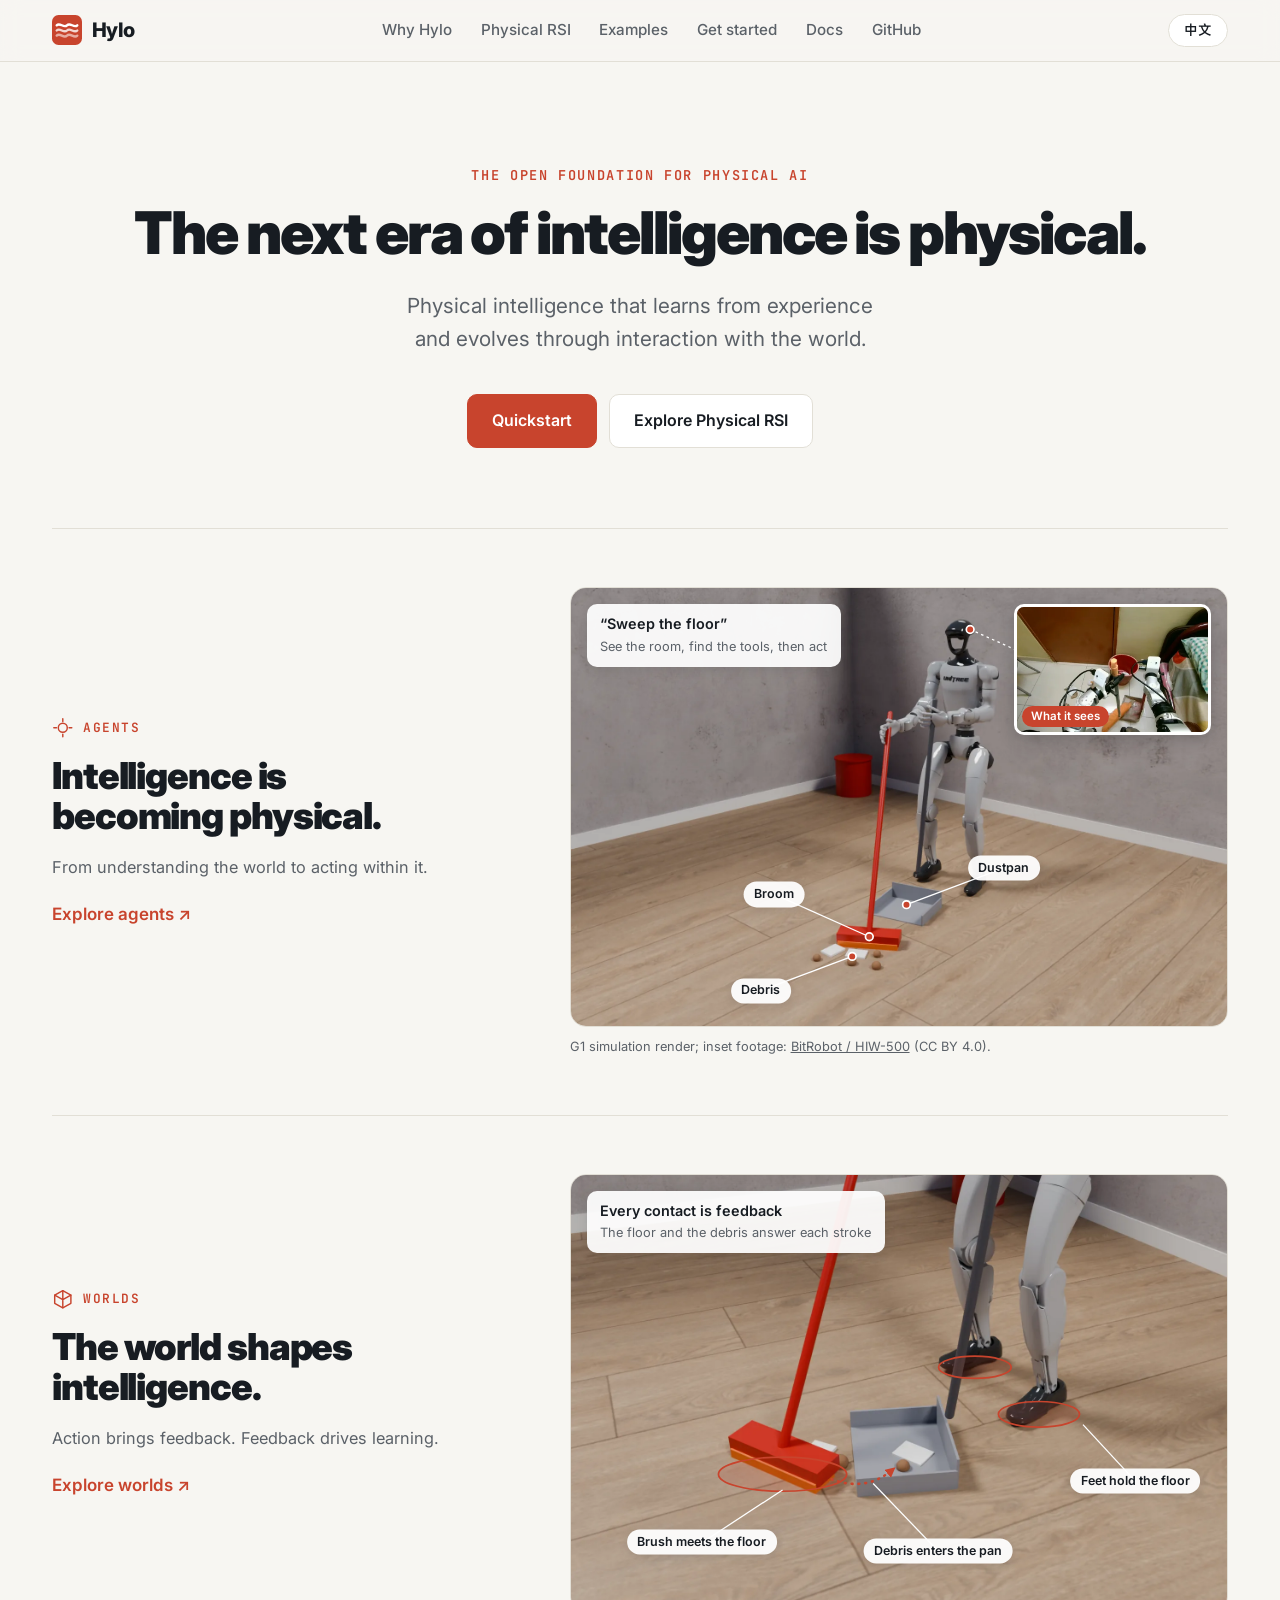
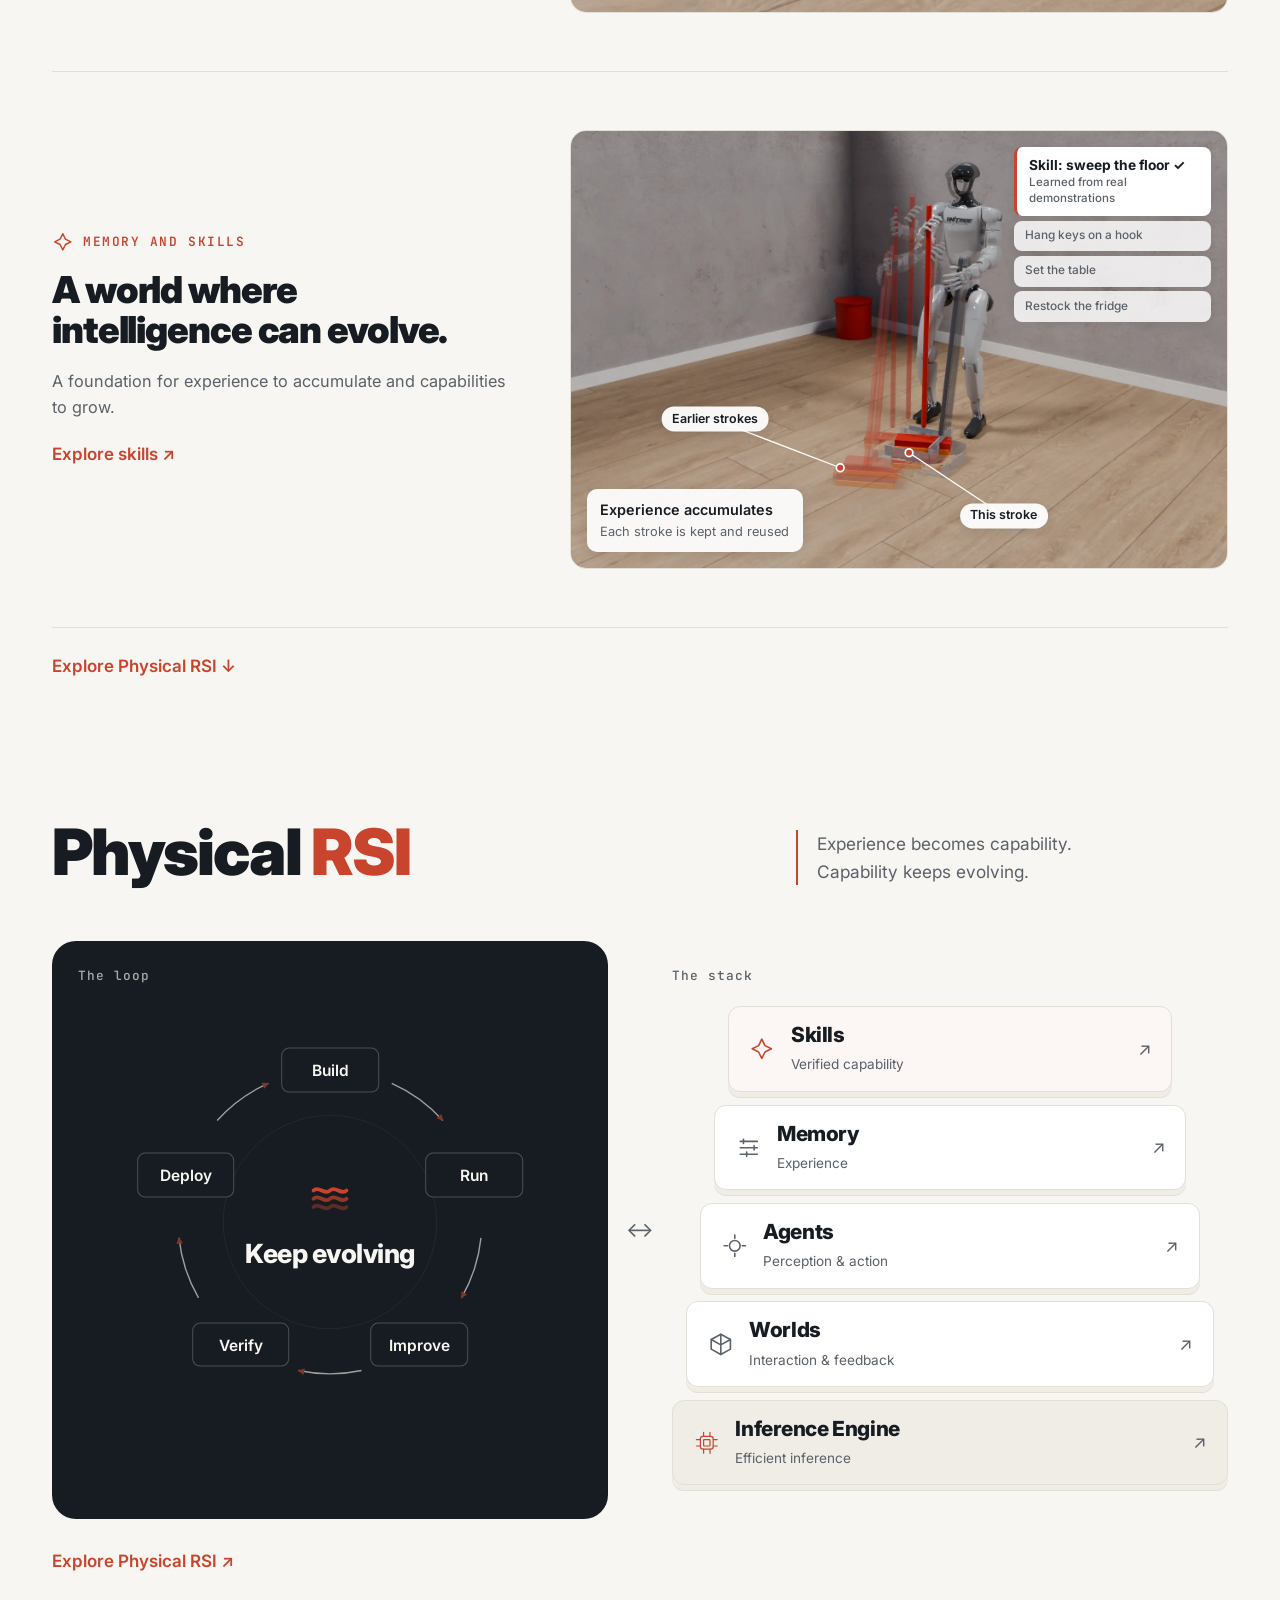
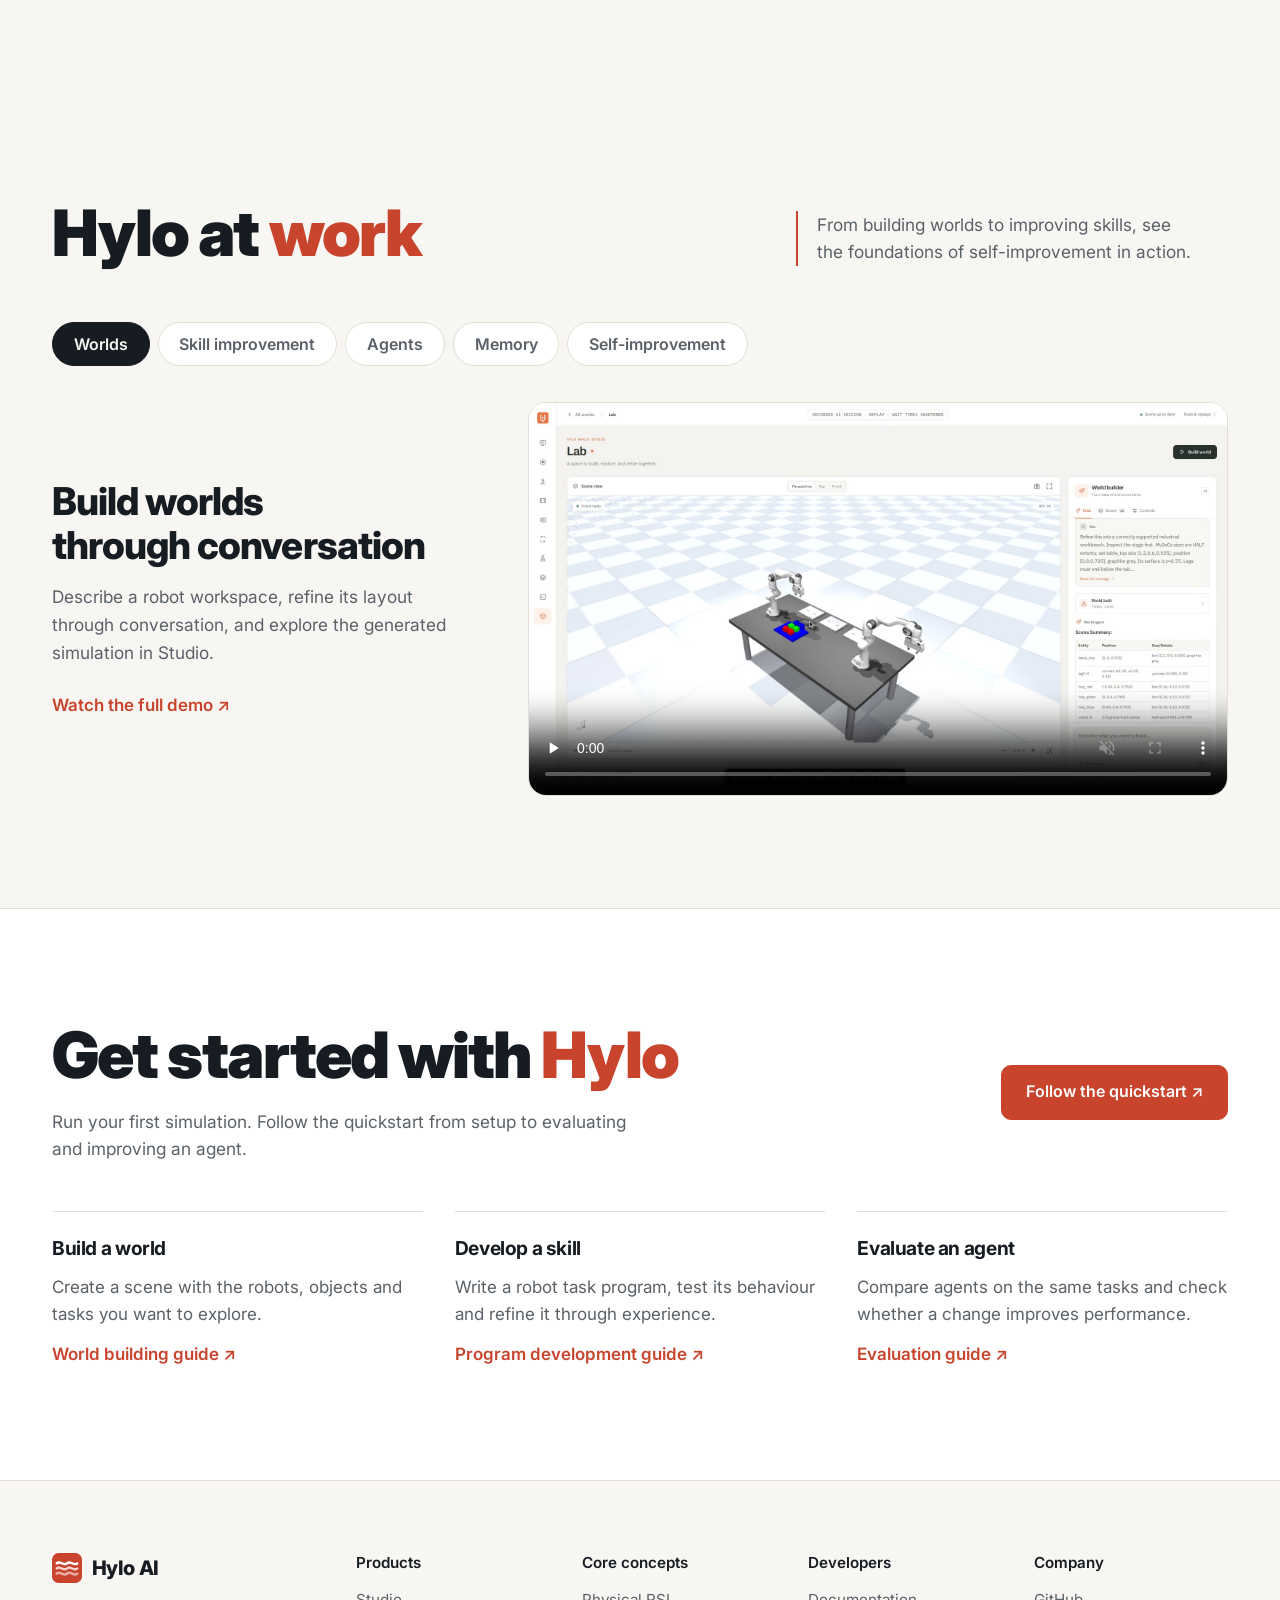
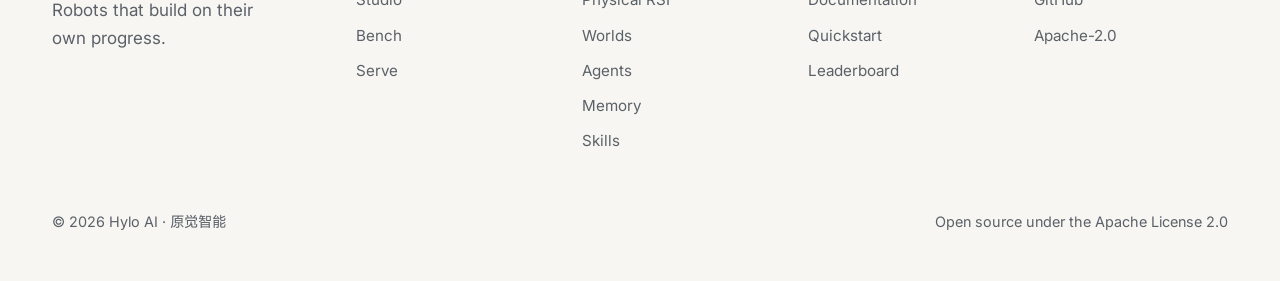
==== index.html @ 0c5fb45d "Give the homepage a clear quickstart entry point" ====
<!doctype html>
<html lang="en">
<head>
<meta charset="utf-8">
<meta name="viewport" content="width=device-width, initial-scale=1, viewport-fit=cover">
<title>Hylo AI</title>
<meta name="description" content="Physical intelligence that learns from experience and evolves through interaction with the world.">
<meta property="og:title" content="Hylo AI: the open foundation for physical AI">
<meta property="og:description" content="Physical intelligence that learns from experience and evolves through interaction with the world.">
<meta property="og:image" content="https://hyloai.github.io/assets/frame-6.jpg">
<link rel="icon" href="assets/logo.svg" type="image/svg+xml">
<link rel="preconnect" href="https://fonts.googleapis.com">
<link rel="preconnect" href="https://fonts.gstatic.com" crossorigin>
<link rel="stylesheet" href="https://fonts.googleapis.com/css2?family=Inter:wght@400;500;600;700;800;900&family=JetBrains+Mono:wght@400;500&display=swap">
<style>
/* Chinese: MiSans, self-hosted and subset to this page's characters (tools/subset_fonts.py) */
@font-face { font-family: "MiSans"; src: url("assets/fonts/misans-400.woff2") format("woff2"); font-weight: 400; font-display: swap; }
@font-face { font-family: "MiSans"; src: url("assets/fonts/misans-500.woff2") format("woff2"); font-weight: 500; font-display: swap; }
@font-face { font-family: "MiSans"; src: url("assets/fonts/misans-600.woff2") format("woff2"); font-weight: 600; font-display: swap; }
@font-face { font-family: "MiSans"; src: url("assets/fonts/misans-700.woff2") format("woff2"); font-weight: 700; font-display: swap; }
@font-face { font-family: "MiSans"; src: url("assets/fonts/misans-900.woff2") format("woff2"); font-weight: 800 900; font-display: swap; }
/* The page introduces the claim, the Physical RSI loop, five core concepts, recorded results, then a way in. Warm white, graphite, one cinnabar accent; few words per block. */
:root {
  --bg: #f7f6f2;
  --surface: #ffffff;
  --sunk: #efede6;
  --ink: #171c22;
  --muted: #5b6168;
  --line: #e2dfd6;
  --accent: #c8442d;
  --accent-ink: #ffffff;
  --kernel: #171c22;
  --kernel-ink: #f7f6f2;
  --figure: #ffffff;
  --font: "Inter", "MiSans", "PingFang SC", "Microsoft YaHei", "Helvetica Neue", Arial, sans-serif;
  --mono: "JetBrains Mono", "MiSans", ui-monospace, Menlo, Consolas, monospace;
  --wrap: 76rem;
}
@media (prefers-color-scheme: dark) {
  :root:not([data-theme="light"]) {
    --bg: #121416; --surface: #1a1d21; --sunk: #24282d; --ink: #eceae4; --muted: #a2a6ab; --line: #2b2f34;
    --accent: #e8664d; --accent-ink: #121416; --kernel: #eceae4; --kernel-ink: #121416;
    --figure: #f7f6f2; color-scheme: dark;
  }
}
:root[data-theme="dark"] {
  --bg: #121416; --surface: #1a1d21; --sunk: #24282d; --ink: #eceae4; --muted: #a2a6ab; --line: #2b2f34;
  --accent: #e8664d; --accent-ink: #121416; --kernel: #eceae4; --kernel-ink: #121416;
  --figure: #f7f6f2; color-scheme: dark;
}
* { box-sizing: border-box; }
html { scroll-behavior: smooth; -webkit-text-size-adjust: 100%; }
body { margin: 0; background: var(--bg); color: var(--ink); font: 400 17px/1.6 var(--font); }
html[lang="zh-CN"] body { line-height: 1.8; }
a { color: inherit; }
:focus-visible { outline: 2px solid var(--accent); outline-offset: 3px; border-radius: 3px; }
img { max-width: 100%; height: auto; display: block; }
/* keep a lone word or character off the last line of every paragraph */
p { text-wrap: pretty; }
/* short blocks: even lines, which also catches a lone Chinese character that pretty leaves behind */
.head p { text-wrap: balance; }
[hidden] { display: none !important; }
.wrap { max-width: var(--wrap); margin: 0 auto; padding-left: max(20px, env(safe-area-inset-left, 0px));
  padding-right: max(20px, env(safe-area-inset-right, 0px)); }
em { font-style: normal; color: var(--accent); }

/* navigation */
header.top { position: sticky; top: 0; z-index: 10; background: color-mix(in srgb, var(--bg) 90%, transparent);
  backdrop-filter: blur(10px); border-bottom: 1px solid var(--line); }
.top .wrap { display: flex; align-items: center; gap: 2rem; padding-block: .9rem; }
.brand { display: inline-flex; align-items: center; gap: .6rem; text-decoration: none; font: 800 1.25rem/1 var(--font);
  letter-spacing: -.02em; }
.brand img { width: 30px; height: 30px; }
nav.links { display: flex; gap: 1.8rem; margin: 0 auto; font-size: .95rem; font-weight: 500; }
nav.links a { color: var(--muted); text-decoration: none; }
nav.links a:hover { color: var(--ink); }
.lang { font: 600 .85rem var(--font); border: 1px solid var(--line); background: var(--surface); color: var(--ink);
  border-radius: 999px; padding: .38rem .95rem; cursor: pointer; }
.lang:hover { border-color: var(--accent); }
@media (max-width: 820px) { nav.links { display: none; } .lang { margin-left: auto; } }

/* buttons and links */
.btn { display: inline-flex; align-items: center; gap: .45rem; padding: .85rem 1.5rem; border-radius: 10px;
  font-weight: 600; font-size: 1rem; text-decoration: none; border: 1.5px solid var(--ink); }
.btn.primary { background: var(--accent); border-color: var(--accent); color: var(--accent-ink); }
.btn.primary:hover { filter: brightness(1.08); }
.btn.ghost { background: var(--surface); color: var(--ink); border-color: var(--line); }
.btn.ghost:hover { border-color: var(--ink); }
.more { color: var(--accent); font-weight: 600; text-decoration: none; white-space: nowrap; }
.more:hover { text-decoration: underline; text-underline-offset: 4px; }

/* hero */
.hero { padding-block: 6.5rem 5rem; text-align: center; }
h1 { font: 900 clamp(2.9rem, 7.2vw, 5.6rem)/1.02 var(--font); letter-spacing: -.035em; margin: 0 auto 1.6rem;
  max-width: 15ch; text-wrap: balance; }
html[lang="zh-CN"] h1 { letter-spacing: .01em; line-height: 1.18; max-width: none; font-size: clamp(2.2rem, 7.2vw, 5.6rem); }
.lede { font-size: clamp(1.1rem, 1.8vw, 1.3rem); color: var(--muted); max-width: 40rem; margin: 0 auto 2.4rem;
  text-wrap: balance; }
.cta { display: flex; flex-wrap: wrap; gap: .8rem; justify-content: center; }

.kicker { font: 600 .85rem var(--mono); letter-spacing: .12em; text-transform: uppercase; color: var(--accent);
  margin: 0 0 1.2rem; }

@media (max-width: 820px) { .hero { padding-block: 4rem 3.5rem; } }

/* hero headline */
.hero h1 { max-width: none; font-size: clamp(2.6rem, 6.4vw, 5.2rem); }
/* wide screens: the whole claim on one line */
@media (min-width: 1000px) {
  .hero h1, html[lang="zh-CN"] .hero h1 { font-size: clamp(2.6rem, 4.6vw, 3.8rem); white-space: nowrap; }
  .hero h1 br { display: none; }
}
html[lang="zh-CN"] .hero h1 { max-width: none; }

/* Why: each statement names the core concept it rests on (same icon as the stack below) and shows one recorded
   moment of the same Panda stacking task, from one camera: an agent acts, the world answers, a skill carries forward. */
#why { padding-top: 0; padding-bottom: 0; }
.thesis { border-top: 1px solid var(--line); display: grid; grid-template-columns: minmax(0, .85fr) minmax(0, 1.2fr);
  column-gap: clamp(2rem, 4vw, 3.5rem); align-items: center; padding-block: 3.6rem; }
.thesis .text { min-width: 0; max-width: 34rem; }
.concept { display: inline-flex; align-items: center; gap: .6rem; margin: 0 0 1.1rem; font: 600 .8rem var(--mono);
  letter-spacing: .12em; text-transform: uppercase; color: var(--accent); }
.concept svg { width: 1.35rem; height: 1.35rem; flex: none; }
.thesis h3 { margin: 0; font: 900 clamp(1.7rem, 2.9vw, 2.45rem)/1.08 var(--font); letter-spacing: -.03em; text-wrap: balance; }
html[lang="zh-CN"] .thesis h3 { letter-spacing: .01em; line-height: 1.3; font-size: clamp(1.45rem, 2.9vw, 2.45rem); }
.thesis .body p { margin: 1.1rem 0 1.3rem; color: var(--muted); font-size: 1.02rem; }
.thesis .shot { margin: 0; border: 0; background: transparent; border-radius: 0; overflow: visible; }
.thesis .frame { position: relative; border-radius: 16px; overflow: hidden; border: 1px solid var(--line); }
.thesis .frame img, .thesis .frame video { display: block; width: 100%; height: auto; aspect-ratio: 3 / 2; object-fit: cover; }
/* overlays: marks drawn in image pixels, labels placed in percent of the frame */
.marks { position: absolute; inset: 0; width: 100%; height: 100%; pointer-events: none; }
.marks .dot { fill: #c8442d; stroke: #fff; stroke-width: 4; }
.marks .lead { stroke: #fff; stroke-width: 3; }
.marks .dash { stroke-dasharray: 6 8; }
.marks .ring { fill: rgba(200, 68, 45, .14); stroke: #c8442d; stroke-width: 4; }
.marks .flow { fill: none; stroke: #c8442d; stroke-width: 6; stroke-linecap: round; stroke-dasharray: 2 14; }
.tag { position: absolute; left: var(--x); top: var(--y); transform: translate(-50%, -50%); padding: .28rem .65rem; border-radius: 999px;
  background: rgba(255, 255, 255, .94); color: #171c22; font: 600 .78rem/1.3 var(--font); white-space: nowrap;
  box-shadow: 0 2px 10px rgba(23, 28, 34, .12); }
.inset { position: absolute; right: 1rem; top: 1rem; width: 30%; margin: 0; }
.inset img { width: 100%; height: auto; border-radius: 10px; border: 3px solid #fff; box-shadow: 0 4px 16px rgba(23, 28, 34, .22); }
.inset span { position: absolute; left: .5rem; bottom: .5rem; padding: .2rem .55rem; border-radius: 999px; background: #c8442d; color: #fff;
  font: 600 .72rem/1.3 var(--font); }
.cards { position: absolute; right: 1rem; top: 1rem; width: 30%; display: grid; gap: .3rem; }
.card { margin: 0; padding: .45rem .7rem; border-radius: 8px; background: rgba(255, 255, 255, .82); color: #5b6168; font: 500 .74rem/1.35 var(--font);
  box-shadow: 0 2px 8px rgba(23, 28, 34, .08); }
.card.skill { background: #fff; color: #171c22; border-left: 3px solid #c8442d; padding: .6rem .75rem; }
.card.skill b { display: block; font-weight: 700; font-size: .86rem; }
.card.skill small { color: #5b6168; font-size: .72rem; }
@media (max-width: 720px) {
  .tag { font-size: .6rem; padding: .18rem .45rem; }
  .inset { right: .5rem; top: .5rem; width: 32%; } .inset span { font-size: .58rem; left: .3rem; bottom: .3rem; }
  .cards { right: .5rem; top: .5rem; width: 42%; gap: .2rem; } .card { font-size: .58rem; padding: .25rem .45rem; }
  .card.skill b { font-size: .64rem; } .card.skill small { display: none; }
}
/* the image is light in both themes, so the chip keeps fixed light colours */
.chip { position: absolute; left: 1rem; bottom: 1rem; max-width: calc(100% - 2rem); margin: 0; padding: .65rem .85rem;
  border-radius: 10px; background: rgba(255, 255, 255, .93); color: #171c22; box-shadow: 0 2px 12px rgba(23, 28, 34, .1);
  font: 600 .9rem/1.4 var(--font); }
.chip.top { top: 1rem; bottom: auto; }
.chip small { display: block; margin-top: .2rem; font: 400 .8rem/1.45 var(--font); color: #5b6168; }
.chip code { font: 500 .78rem var(--mono); color: #5b6168; }
.chip .verdict { display: inline-flex; align-items: center; gap: .45rem; }
.chip .verdict::before { content: ""; width: .55rem; height: .55rem; border-radius: 50%; background: var(--dot); }
.chip .fail { --dot: #b23030; }
.chip .pass { --dot: #228b54; }
.thesis figcaption { margin-top: .65rem; color: var(--muted); font-size: .8rem; }
.thesis-bridge { border-top: 1px solid var(--line); display: flex; align-items: center; justify-content: space-between;
  gap: 1.5rem; padding-block: 1.6rem; }
@media (max-width: 720px) { .thesis { grid-template-columns: minmax(0, 1fr); row-gap: 1.6rem; padding-block: 2.6rem; }
  .chip { left: .6rem; bottom: .6rem; max-width: calc(100% - 1.2rem); padding: .5rem .65rem; font-size: .8rem; }
  .chip.top { top: .6rem; bottom: auto; }
  .chip { max-width: 56%; } .chip small { display: none; }
  .thesis-bridge { align-items: flex-start; flex-direction: column; gap: .5rem; } }

/* section headings */
section { padding-block: 7rem; }
.head { display: grid; grid-template-columns: minmax(0, 1fr) minmax(0, 27rem); gap: 3rem; align-items: end; margin-bottom: 3.5rem; }
h2 { font: 900 clamp(2.3rem, 5vw, 4rem)/1.05 var(--font); letter-spacing: -.03em; margin: 0; text-wrap: balance; }
html[lang="zh-CN"] h2 { letter-spacing: .01em; line-height: 1.25; }
.head p { margin: 0; color: var(--muted); font-size: 1.08rem; border-left: 2px solid var(--accent); padding-left: 1.2rem; }
@media (max-width: 820px) { .head { grid-template-columns: minmax(0, 1fr); gap: 1.4rem; } section { padding-block: 4.5rem; } }

/* Physical RSI: a closed loop beside a layered capability stack. */
#loop, #stack { scroll-margin-top: 6rem; }
.rsi-system { display: grid; grid-template-columns: 1fr 1fr; gap: clamp(2rem, 5vw, 4.5rem); align-items: stretch; }
.orbit-panel { background: var(--kernel); color: var(--kernel-ink); border-radius: 24px; padding: 1.6rem; }
.diagram-label { margin: 0; font: 500 .8rem var(--mono); letter-spacing: .08em; }
.orbit-panel .diagram-label { opacity: .65; }
.orbit { position: relative; width: 100%; max-width: 460px; aspect-ratio: 1; margin: .5rem auto 0; }
.orbit-track { position: absolute; inset: 0; width: 100%; height: 100%; overflow: visible; }
.orbit-track .guide { fill: none; stroke: currentColor; opacity: .06; stroke-width: 1; }
.orbit-track .arc { fill: none; stroke: currentColor; opacity: .6; stroke-width: 1.5; }
.orbit-track marker path { fill: var(--accent); }
.orbit-center { position: absolute; inset: 34%; display: flex; flex-direction: column; align-items: center; justify-content: center; gap: .9rem; text-align: center; pointer-events: none; }
.orbit-center svg { width: 3rem; height: 3rem; color: var(--accent); }
.orbit-center strong { font: 800 clamp(1.15rem, 2.3vw, 1.65rem)/1.25 var(--font); white-space: nowrap; letter-spacing: -.02em; }
.orbit-steps { list-style: none; margin: 0; padding: 0; }
.orbit-steps li { position: absolute; left: var(--x); top: var(--y); transform: translate(-50%, -50%); }
.orbit-step { display: grid; place-items: center; min-height: 2.8rem; min-width: 6.1rem; padding: .5rem .7rem; border-radius: 8px;
  border: 1px solid color-mix(in srgb, var(--kernel-ink) 23%, transparent); background: var(--kernel); color: var(--kernel-ink);
  text-decoration: none; font: 600 .97rem var(--font); scroll-margin-top: 6rem; transition: color .18s, border-color .18s, background .18s; }
.orbit-step:hover, .orbit-step:focus-visible, .orbit-step:target { border-color: var(--accent); background: var(--accent); color: var(--accent-ink); }
.stack-panel { position: relative; display: flex; flex-direction: column; padding-block: 1.6rem; }
.stack-panel::before { content: "↔"; position: absolute; left: calc(clamp(2rem, 5vw, 4.5rem) / -2); top: 50%; transform: translate(-50%, -50%); color: var(--muted); font-size: 1.3rem; }
.stack-panel .diagram-label { color: var(--muted); }
.stack-layers { display: flex; flex-direction: column; align-items: center; gap: .8rem; margin: auto 0; padding-block: 1.4rem .5rem; }
.stack-layer { width: var(--width); min-height: 5rem; display: grid; grid-template-columns: 1.6rem minmax(0, 1fr) auto; column-gap: 1rem; align-items: center;
  padding: 1rem 1.3rem; border: 1px solid var(--line); border-radius: 12px; background: var(--surface); text-decoration: none;
  box-shadow: 0 5px 0 var(--sunk), 0 6px 0 var(--line); transition: transform .18s, border-color .18s; }
.stack-layer svg { width: 1.6rem; height: 1.6rem; color: var(--muted); }
.stack-layer .layer-name { font: 800 1.3rem/1.2 var(--font); letter-spacing: -.02em; }
.stack-layer .layer-role { display: block; color: var(--muted); font: 400 .85rem/1.5 var(--font); margin-top: .25rem; }
.stack-layer .layer-arrow { color: var(--muted); font-size: 1.1rem; }
.stack-layer:first-child { background: color-mix(in srgb, var(--accent) 5%, var(--surface)); }
.stack-layer:first-child svg { color: var(--accent); }
.stack-layer.engine-layer { background: var(--sunk); }
.stack-layer.engine-layer svg { color: var(--accent); }
.stack-layer:hover, .stack-layer:focus-visible { border-color: var(--accent); transform: translateY(-3px); }
.stack-layer:hover .layer-name, .stack-layer:focus-visible .layer-name { color: var(--accent); }
.rsi-more { margin: 1.8rem 0 0; }
@media (max-width: 820px) {
  .rsi-system { grid-template-columns: minmax(0, 1fr); gap: 2.2rem; }
  .orbit-panel { padding: 1.4rem; }
  .orbit { max-width: 430px; }
  .stack-panel { padding: 0; max-width: 520px; width: 100%; margin-inline: auto; }
  .stack-panel::before { display: none; }
  .stack-layers { padding-block: 1.4rem .5rem; }
  .rsi-more { margin-top: 2rem; }
}
@media (max-width: 420px) {
  .orbit-panel { padding: 1rem; border-radius: 18px; }
  .orbit-step { min-width: 4.7rem; min-height: 2.4rem; padding: .4rem .5rem; font-size: .8rem; }
  .orbit-center { gap: .5rem; }
  .orbit-center svg { width: 2.2rem; height: 2.2rem; }
  .orbit-center strong { font-size: 1rem; }
  .stack-layer { min-height: 4.6rem; padding: .9rem 1rem; column-gap: .8rem; }
  .stack-layer .layer-name { font-size: 1.15rem; }
}
.rsi-system:has(.stack-layer[data-stages~="build"]:is(:hover, :focus-visible)) #rsi-build { border-color: var(--accent); background: var(--accent); color: var(--accent-ink); }
.rsi-system:has(#rsi-build:is(:hover, :focus-visible, :target)) .stack-layer[data-stages~="build"] { border-color: var(--accent); }
.rsi-system:has(.stack-layer[data-stages~="run"]:is(:hover, :focus-visible)) #rsi-run { border-color: var(--accent); background: var(--accent); color: var(--accent-ink); }
.rsi-system:has(#rsi-run:is(:hover, :focus-visible, :target)) .stack-layer[data-stages~="run"] { border-color: var(--accent); }
.rsi-system:has(.stack-layer[data-stages~="improve"]:is(:hover, :focus-visible)) #rsi-improve { border-color: var(--accent); background: var(--accent); color: var(--accent-ink); }
.rsi-system:has(#rsi-improve:is(:hover, :focus-visible, :target)) .stack-layer[data-stages~="improve"] { border-color: var(--accent); }
.rsi-system:has(.stack-layer[data-stages~="verify"]:is(:hover, :focus-visible)) #rsi-verify { border-color: var(--accent); background: var(--accent); color: var(--accent-ink); }
.rsi-system:has(#rsi-verify:is(:hover, :focus-visible, :target)) .stack-layer[data-stages~="verify"] { border-color: var(--accent); }
.rsi-system:has(.stack-layer[data-stages~="deploy"]:is(:hover, :focus-visible)) #rsi-deploy { border-color: var(--accent); background: var(--accent); color: var(--accent-ink); }
.rsi-system:has(#rsi-deploy:is(:hover, :focus-visible, :target)) .stack-layer[data-stages~="deploy"] { border-color: var(--accent); }
@media (prefers-reduced-motion: reduce) { .orbit-step, .stack-layer { transition: none; } .stack-layer:hover, .stack-layer:focus-visible { transform: none; } }

/* examples */
.tabs { display: flex; flex-wrap: wrap; gap: .5rem; margin-bottom: 2.2rem; }
.tabs button { font: 600 1rem var(--font); padding: .7rem 1.3rem; border-radius: 999px; border: 1px solid var(--line);
  background: var(--surface); color: var(--muted); cursor: pointer; }
.tabs button[aria-selected="true"] { background: var(--ink); border-color: var(--ink); color: var(--bg); }
.panel { display: grid; grid-template-columns: minmax(0, .75fr) minmax(0, 1.25fr); gap: 3.5rem; align-items: center; }
.panel h3 { font: 800 clamp(1.7rem, 3vw, 2.4rem)/1.15 var(--font); letter-spacing: -.025em; margin: 0 0 1rem; text-wrap: balance; }
html[lang="zh-CN"] .panel h3 { letter-spacing: .01em; line-height: 1.35; }
.panel p { margin: 0 0 1.6rem; color: var(--muted); font-size: 1.08rem; }
.shot { border-radius: 18px; overflow: hidden; border: 1px solid var(--line); background: var(--figure); }
.shot.pad { padding: 1rem; }
.bars { background: var(--surface); border: 1px solid var(--line); border-radius: 18px; padding: 2rem; display: grid; gap: 1.5rem; }
.legend { display: flex; flex-wrap: wrap; gap: 1.4rem; font-size: .92rem; color: var(--muted); }
.legend i { display: inline-block; width: .8rem; height: .8rem; border-radius: 3px; margin-right: .45rem; vertical-align: -1px; }
.row h4 { margin: 0 0 .6rem; font: 600 1rem var(--font); }
.bar { display: grid; grid-template-columns: minmax(0, 1fr) 3.4rem; gap: .8rem; align-items: center; margin-bottom: .4rem; }
.bar div { height: 1.1rem; border-radius: 4px; background: var(--sunk); overflow: hidden; }
.bar div span { display: block; height: 100%; border-radius: 4px; }
.bar b { font: 600 .92rem var(--mono); text-align: right; }
.parent { background: color-mix(in srgb, var(--muted) 60%, transparent); }
.cand { background: var(--accent); }
.bars .note { margin: 0; font-weight: 600; display: flex; align-items: center; gap: .6rem; }
.bars .note::before { content: ""; width: .6rem; height: .6rem; border-radius: 50%; background: var(--accent); }
@media (max-width: 900px) { .panel { grid-template-columns: minmax(0, 1fr); gap: 2rem; } }

/* getting started */
#start { background: var(--surface); border-top: 1px solid var(--line); scroll-margin-top: 6rem; }
.start-intro { display: flex; align-items: center; justify-content: space-between; gap: 2rem; margin-bottom: 3rem; }
.start-intro p { color: var(--muted); max-width: 38rem; margin: 1.2rem 0 0; font-size: 1.08rem; }
.start-intro .btn { flex-shrink: 0; }
.paths { display: grid; grid-template-columns: repeat(3, minmax(0, 1fr)); gap: 2rem; }
.path { border-top: 1px solid var(--line); padding-top: 1.5rem; display: flex; flex-direction: column; gap: .8rem; }
.path h3 { font: 700 1.2rem/1.3 var(--font); letter-spacing: -.02em; margin: 0; }
html[lang="zh-CN"] .path h3 { letter-spacing: .01em; }
.path p { margin: 0; color: var(--muted); flex: 1; }
@media (max-width: 820px) {
  .start-intro { flex-direction: column; align-items: flex-start; }
  .paths { grid-template-columns: minmax(0, 1fr); }
}

/* footer */
footer { padding-block: 4.5rem 3rem; border-top: 1px solid var(--line); }
.foot { display: grid; grid-template-columns: minmax(0, 1.4fr) repeat(4, minmax(0, 1fr)); gap: 2rem; }
.foot .brand { margin-bottom: .9rem; }
.foot .claim { color: var(--muted); margin: 0; max-width: 18rem; }
.foot h4 { margin: 0 0 .9rem; font: 600 .95rem var(--font); }
.foot ul { list-style: none; margin: 0; padding: 0; display: grid; gap: .5rem; }
.foot ul a { color: var(--muted); text-decoration: none; font-size: .95rem; }
.foot ul a:hover { color: var(--accent); }
.legal { margin-top: 3.5rem; display: flex; flex-wrap: wrap; justify-content: space-between; gap: 1rem; color: var(--muted); font-size: .9rem; }
@media (max-width: 900px) { .foot { grid-template-columns: repeat(2, minmax(0, 1fr)); } .foot > div:first-child { grid-column: 1 / -1; } }
@media (prefers-reduced-motion: reduce) { html { scroll-behavior: auto; } }
</style>
</head>
<body>
<header class="top">
  <div class="wrap">
    <a class="brand" href="#"><img src="assets/logo.svg" alt="" width="30" height="30">Hylo</a>
    <nav class="links" aria-label="Sections">
      <a href="#why" data-i18n="nav.why">Why Hylo</a>
      <a href="#loop" data-i18n="nav.loop">Physical RSI</a>
      <a href="#work" data-i18n="nav.work">Examples</a>
      <a href="#start" data-i18n="nav.start">Get started</a>
      <a href="https://hyloai.github.io/hylo-docs/" data-i18n="nav.docs">Docs</a>
      <a href="https://github.com/HyloAI">GitHub</a>
    </nav>
    <button class="lang" id="lang" type="button" aria-label="切换到中文">中文</button>
  </div>
</header>
<main>
<div class="hero">
  <div class="wrap">
    <p class="kicker" data-i18n="hero.kicker">The open foundation for physical AI</p>
    <h1 data-i18n="hero.title">The next era of intelligence <br>is physical.</h1>
    <p class="lede" data-i18n="hero.lede">Physical intelligence that learns from experience and evolves through interaction with the world.</p>
    <div class="cta">
      <a class="btn primary" href="https://hyloai.github.io/hylo-docs/getting-started/quickstart/" data-i18n="hero.start">Quickstart</a>
      <a class="btn ghost" href="https://hyloai.github.io/hylo-docs/physical-rsi/" data-i18n="hero.stack">Explore Physical RSI</a>
    </div>
  </div>
</div>

<section id="why">
  <div class="wrap">
    <article class="thesis">
      <div class="text">
        <p class="concept"><svg viewBox="0 0 24 24" fill="none" stroke="currentColor" stroke-width="1.6" stroke-linecap="round" stroke-linejoin="round" aria-hidden="true"><circle cx="12" cy="12" r="5"/><path d="M12 2v3M12 19v3M2 12h3M19 12h3"/></svg><span data-i18n="w1.c">Agents</span></p>
        <h3 data-i18n="w1.t">Intelligence is becoming physical.</h3>
        <div class="body">
          <p data-i18n="w1.d">From understanding the world to acting within it.</p>
          <a class="more" href="https://hyloai.github.io/hylo-docs/user-guide/agents/" data-i18n="w1.more">Explore agents ↗</a>
        </div>
      </div>
      <figure class="shot">
        <div class="frame">
          <img src="assets/thesis-act.webp" data-i18n-alt="w1.alt" alt="A G1 humanoid sweeps a room; its broom, dustpan and the debris on the floor are labelled, and an inset shows the real robot's head camera." width="1536" height="1024" loading="lazy" decoding="async">
          <svg class="marks" viewBox="0 0 1536 1024" aria-hidden="true"><defs><marker id="a1" viewBox="0 0 10 10" refX="6" refY="5" markerWidth="4" markerHeight="4" orient="auto"><path d="M0 0L10 5L0 10Z" fill="#c8442d"/></marker></defs><line class="lead" x1="698" y1="816" x2="476" y2="717"/><circle class="dot" cx="698" cy="816" r="9"/><line class="lead" x1="785" y1="741" x2="1014" y2="655"/><circle class="dot" cx="785" cy="741" r="9"/><line class="lead" x1="658" y1="862" x2="445" y2="942"/><circle class="dot" cx="658" cy="862" r="9"/><line class="lead dash" x1="934" y1="97" x2="1037" y2="143"/><circle class="dot" cx="934" cy="97" r="9"/></svg>
          <span class="tag" style="--x:31%;--y:70%" data-i18n="w1.t1">Broom</span><span class="tag" style="--x:66%;--y:64%" data-i18n="w1.t2">Dustpan</span><span class="tag" style="--x:29%;--y:92%" data-i18n="w1.t3">Debris</span>
          <div class="inset"><img src="assets/thesis-act-headcam.webp" alt="" width="640" height="480" loading="lazy"><span data-i18n="w1.t4">What it sees</span></div>
          <p class="chip top"><span data-i18n="w1.chip">“Sweep the floor”</span><small data-i18n="w1.chips">See the room, find the tools, then act</small></p>
        </div>
        <figcaption data-i18n="w1.cap">G1 simulation render; inset footage: <a href="https://huggingface.co/datasets/BitRobot/HIW-500-LeRobot">BitRobot / HIW-500</a> (CC BY 4.0).</figcaption>
      </figure>
    </article>
    <article class="thesis">
      <div class="text">
        <p class="concept"><svg viewBox="0 0 24 24" fill="none" stroke="currentColor" stroke-width="1.6" stroke-linecap="round" stroke-linejoin="round" aria-hidden="true"><path d="M12 3l9 5v9l-9 5-9-5V8Z"/><path d="M3 8l9 5 9-5M12 13v9M12 3v10"/></svg><span data-i18n="w2.c">Worlds</span></p>
        <h3 data-i18n="w2.t">The world shapes intelligence.</h3>
        <div class="body">
          <p data-i18n="w2.d">Action brings feedback. Feedback drives learning.</p>
          <a class="more" href="https://hyloai.github.io/hylo-docs/user-guide/worlds/" data-i18n="w2.more">Explore worlds ↗</a>
        </div>
      </div>
      <figure class="shot">
        <div class="frame">
          <img src="assets/thesis-feedback.webp" data-i18n-alt="w2.alt" alt="Close-up: the robot's feet on the floor and its broom pushing debris into the dustpan, with the contacts and the debris path marked." width="1536" height="1024" loading="lazy" decoding="async">
          <svg class="marks" viewBox="0 0 1536 1024" aria-hidden="true"><defs><marker id="a2" viewBox="0 0 10 10" refX="6" refY="5" markerWidth="4" markerHeight="4" orient="auto"><path d="M0 0L10 5L0 10Z" fill="#c8442d"/></marker></defs><ellipse class="ring" cx="1095" cy="560" rx="95" ry="30"/><ellipse class="ring" cx="945" cy="450" rx="85" ry="26"/><ellipse class="ring" cx="495" cy="700" rx="150" ry="40"/><path class="flow" d="M610 712 Q690 742 752 690" marker-end="url(#a2)"/><line class="lead" x1="1198" y1="584" x2="1321" y2="717"/><line class="lead" x1="495" y1="737" x2="307" y2="860"/><line class="lead" x1="707" y1="722" x2="860" y2="881"/></svg>
          <span class="tag" style="--x:86%;--y:70%" data-i18n="w2.t1">Feet hold the floor</span><span class="tag" style="--x:20%;--y:84%" data-i18n="w2.t2">Brush meets the floor</span><span class="tag" style="--x:56%;--y:86%" data-i18n="w2.t3">Debris enters the pan</span>
          <p class="chip top"><span data-i18n="w2.chip">Every contact is feedback</span><small data-i18n="w2.chips">The floor and the debris answer each stroke</small></p>
        </div>
      </figure>
    </article>
    <article class="thesis">
      <div class="text">
        <p class="concept"><svg viewBox="0 0 24 24" fill="none" stroke="currentColor" stroke-width="1.6" stroke-linecap="round" stroke-linejoin="round" aria-hidden="true"><path d="M12 3l3 6 6 3-6 3-3 6-3-6-6-3 6-3Z"/></svg><span data-i18n="w3.c">Memory and skills</span></p>
        <h3 data-i18n="w3.t">A world where intelligence can evolve.</h3>
        <div class="body">
          <p data-i18n="w3.d">A foundation for experience to accumulate and capabilities to grow.</p>
          <a class="more" href="https://hyloai.github.io/hylo-docs/user-guide/skills/" data-i18n="w3.more">Explore skills ↗</a>
        </div>
      </div>
      <figure class="shot">
        <div class="frame">
          <img src="assets/thesis-evolve.webp" data-i18n-alt="w3.alt" alt="Seven moments of one sweeping stroke layered as fading traces, with a stack of experience cards; the top card is the sweeping skill." width="1536" height="1024" loading="lazy" decoding="async">
          <svg class="marks" viewBox="0 0 1536 1024" aria-hidden="true"><defs><marker id="a3" viewBox="0 0 10 10" refX="6" refY="5" markerWidth="4" markerHeight="4" orient="auto"><path d="M0 0L10 5L0 10Z" fill="#c8442d"/></marker></defs><line class="lead" x1="630" y1="788" x2="338" y2="676"/><circle class="dot" cx="630" cy="788" r="9"/><line class="lead" x1="791" y1="753" x2="1014" y2="901"/><circle class="dot" cx="791" cy="753" r="9"/></svg>
          <span class="tag" style="--x:22%;--y:66%" data-i18n="w3.t1">Earlier strokes</span><span class="tag" style="--x:66%;--y:88%" data-i18n="w3.t2">This stroke</span>
          <div class="cards" aria-label="Experience">
            <p class="card skill"><b data-i18n="w3.k1">Skill: sweep the floor ✓</b><small data-i18n="w3.k1s">Learned from real demonstrations</small></p>
            <p class="card" data-i18n="w3.k2">Hang keys on a hook</p>
            <p class="card" data-i18n="w3.k3">Set the table</p>
            <p class="card" data-i18n="w3.k4">Restock the fridge</p>
          </div>
          <p class="chip"><span data-i18n="w3.chip">Experience accumulates</span><small data-i18n="w3.chips">Each stroke is kept and reused</small></p>
        </div>
      </figure>
    </article>
    <div class="thesis-bridge">
      <a class="more" href="#loop" data-i18n="why.more">Explore Physical RSI ↓</a>
    </div>
  </div>
</section>

<section id="loop" aria-labelledby="rsi-title">
  <div class="wrap">
    <div class="head">
      <h2 id="rsi-title" data-i18n="loop.title">Physical <em>RSI</em></h2>
      <p data-i18n="loop.lede">Experience becomes capability. Capability keeps evolving.</p>
    </div>
    <div class="rsi-system">
      <div class="orbit-panel">
        <h3 class="diagram-label" data-i18n="loop.orbit">The loop</h3>
        <div class="orbit">
          <svg class="orbit-track" viewBox="0 0 500 500" aria-hidden="true">
            <defs><marker id="rsi-arrow" viewBox="0 0 10 10" refX="8" refY="5" markerWidth="6" markerHeight="6" orient="auto"><path d="M1 1L9 5L1 9Z"/></marker></defs>
            <circle class="guide" cx="250" cy="250" r="116"/>
            <path class="arc" d="M317.11 99.26 A165 165 0 0 1 372.62 139.59" marker-end="url(#rsi-arrow)"/>
            <path class="arc" d="M414.10 267.25 A165 165 0 0 1 392.89 332.50" marker-end="url(#rsi-arrow)"/>
            <path class="arc" d="M284.31 411.39 A165 165 0 0 1 215.69 411.39" marker-end="url(#rsi-arrow)"/>
            <path class="arc" d="M107.11 332.50 A165 165 0 0 1 85.90 267.25" marker-end="url(#rsi-arrow)"/>
            <path class="arc" d="M127.38 139.59 A165 165 0 0 1 182.89 99.26" marker-end="url(#rsi-arrow)"/>
          </svg>
          <div class="orbit-center">
            <svg viewBox="0 0 64 64" fill="none" stroke="currentColor" stroke-width="5" stroke-linecap="round" aria-hidden="true"><path d="M10 22c7-7 15 7 22 0s15 7 22 0"/><path d="M10 33c7-7 15 7 22 0s15 7 22 0" opacity=".7"/><path d="M10 44c7-7 15 7 22 0s15 7 22 0" opacity=".4"/></svg>
            <strong data-i18n="loop.evolve">Keep evolving</strong>
          </div>
          <ol class="orbit-steps">
            <li style="--x:50.00%;--y:17.00%"><a class="orbit-step" id="rsi-build" href="https://hyloai.github.io/hylo-docs/user-guide/worlds/" data-i18n="s1.t">Build</a></li>
            <li style="--x:81.38%;--y:39.80%"><a class="orbit-step" id="rsi-run" href="https://hyloai.github.io/hylo-docs/user-guide/agents/" data-i18n="s2.t">Run</a></li>
            <li style="--x:69.40%;--y:76.70%"><a class="orbit-step" id="rsi-improve" href="https://hyloai.github.io/hylo-docs/user-guide/learning/" data-i18n="s3.t">Improve</a></li>
            <li style="--x:30.60%;--y:76.70%"><a class="orbit-step" id="rsi-verify" href="https://hyloai.github.io/hylo-docs/user-guide/campaigns/" data-i18n="s4.t">Verify</a></li>
            <li style="--x:18.62%;--y:39.80%"><a class="orbit-step" id="rsi-deploy" href="https://hyloai.github.io/hylo-docs/user-guide/deployment/" data-i18n="s5.t">Deploy</a></li>
          </ol>
        </div>
      </div>
      <div class="stack-panel" id="stack">
        <h3 class="diagram-label" data-i18n="loop.stack">The stack</h3>
        <div class="stack-layers">
          <a class="stack-layer" data-stages="run improve verify deploy" style="--width:80%" href="https://hyloai.github.io/hylo-docs/user-guide/skills/">
            <svg viewBox="0 0 24 24" fill="none" stroke="currentColor" stroke-width="1.5" stroke-linecap="round" stroke-linejoin="round" aria-hidden="true"><path d="M12 3l3 6 6 3-6 3-3 6-3-6-6-3 6-3Z"/></svg>
            <span><span class="layer-name" data-i18n="c5.t">Skills</span><span class="layer-role" data-i18n="c5.d">Verified capability</span></span>
            <span class="layer-arrow" aria-hidden="true">↗</span>
          </a>
          <a class="stack-layer" data-stages="run improve" style="--width:85%" href="https://hyloai.github.io/hylo-docs/user-guide/memory/">
            <svg viewBox="0 0 24 24" fill="none" stroke="currentColor" stroke-width="1.5" stroke-linecap="round" stroke-linejoin="round" aria-hidden="true"><path d="M4 6h16M4 12h16M4 18h16"/><path d="M7 4v4M17 10v4M10 16v4"/></svg>
            <span><span class="layer-name" data-i18n="c4.t">Memory</span><span class="layer-role" data-i18n="c4.d">Experience</span></span>
            <span class="layer-arrow" aria-hidden="true">↗</span>
          </a>
          <a class="stack-layer" data-stages="run improve verify deploy" style="--width:90%" href="https://hyloai.github.io/hylo-docs/user-guide/agents/">
            <svg viewBox="0 0 24 24" fill="none" stroke="currentColor" stroke-width="1.5" stroke-linecap="round" stroke-linejoin="round" aria-hidden="true"><circle cx="12" cy="12" r="5"/><path d="M12 2v3M12 19v3M2 12h3M19 12h3"/></svg>
            <span><span class="layer-name" data-i18n="c3.t">Agents</span><span class="layer-role" data-i18n="c3.d">Perception &amp; action</span></span>
            <span class="layer-arrow" aria-hidden="true">↗</span>
          </a>
          <a class="stack-layer" data-stages="build run verify" style="--width:95%" href="https://hyloai.github.io/hylo-docs/user-guide/worlds/">
            <svg viewBox="0 0 24 24" fill="none" stroke="currentColor" stroke-width="1.5" stroke-linecap="round" stroke-linejoin="round" aria-hidden="true"><path d="M12 3l9 5v9l-9 5-9-5V8Z"/><path d="M3 8l9 5 9-5M12 13v9M12 3v10"/></svg>
            <span><span class="layer-name" data-i18n="c2.t">Worlds</span><span class="layer-role" data-i18n="c2.d">Interaction &amp; feedback</span></span>
            <span class="layer-arrow" aria-hidden="true">↗</span>
          </a>
          <a class="stack-layer engine-layer" data-stages="run verify deploy" style="--width:100%" href="https://hyloai.github.io/hylo-docs/user-guide/deployment/#3-serving-a-policy">
            <svg viewBox="0 0 32 32" fill="none" stroke="currentColor" stroke-width="1.5" stroke-linecap="round" aria-hidden="true"><rect x="8" y="8" width="16" height="16" rx="3"/><rect x="12" y="12" width="8" height="8" rx="1"/><path d="M12 3v5M20 3v5M12 24v5M20 24v5M3 12h5M3 20h5M24 12h5M24 20h5"/></svg>
            <span><span class="layer-name" data-i18n="engine.t">Inference Engine</span><span class="layer-role" data-i18n="engine.d">Efficient inference</span></span>
            <span class="layer-arrow" aria-hidden="true">↗</span>
          </a>
        </div>
      </div>
    </div>
    <p class="rsi-more"><a class="more" href="https://hyloai.github.io/hylo-docs/physical-rsi/" data-i18n="loop.more">Explore Physical RSI ↗</a></p>
  </div>
</section>

<section id="work">
  <div class="wrap">
    <div class="head">
      <h2 data-i18n="work.title">Hylo at <em>work</em></h2>
      <p data-i18n="work.lede">From building worlds to improving skills, see the foundations of self-improvement in action.</p>
    </div>
    <div class="tabs" role="tablist">
      <button role="tab" aria-selected="true" aria-controls="t4" id="b4" data-i18n="t4.tab">Worlds</button>
      <button role="tab" aria-selected="false" aria-controls="t3" id="b3" data-i18n="t3.tab">Skill improvement</button>
      <button role="tab" aria-selected="false" aria-controls="t5" id="b5" data-i18n="t5.tab">Agents</button>
      <button role="tab" aria-selected="false" aria-controls="t7" id="b7" data-i18n="t7.tab">Memory</button>
      <button role="tab" aria-selected="false" aria-controls="t6" id="b6" data-i18n="t6.tab">Self-improvement</button>
    </div>
    <div class="panel" role="tabpanel" id="t4" aria-labelledby="b4">
      <div>
        <h3 data-i18n="t4.h">Build worlds through conversation</h3>
        <p data-i18n="t4.d">Describe a robot workspace, refine its layout through conversation, and explore the generated simulation in Studio.</p>
        <a class="more" href="https://hyloai.github.io/hylo-docs/user-guide/worlds/#chat-to-world-demo" data-i18n="t4.more">Watch the full demo ↗</a>
      </div>
      <div class="shot"><video src="assets/world-chat.mp4" poster="assets/world-chat.jpg" controls muted playsinline preload="none" style="width:100%;display:block" aria-label="Recorded AI session replay: English chat builds and refines a dual-arm workbench in World Studio"></video></div>
    </div>
    <div class="panel" role="tabpanel" id="t3" aria-labelledby="b3" hidden>
      <div>
        <h3 data-i18n="t3.h">From experience to verified skills</h3>
        <p data-i18n="t3.d">Improve a sorting program through experience, verify it, and reuse the skill in new layouts.</p>
        <a class="more" href="https://hyloai.github.io/hylo-docs/user-guide/research-and-skills/#recorded-skill-development-demo" data-i18n="t3.more">Watch the full demo ↗</a>
      </div>
      <div class="shot"><video src="assets/skills-sorting.mp4" poster="assets/skills-sorting.jpg" controls muted playsinline preload="none" style="width:100%;display:block" aria-label="Recorded skill development: AI revises a sorting program, the frozen candidate passes independent verification, and a later agent reuses the verified skill"></video></div>
    </div>
    <div class="panel" role="tabpanel" id="t5" aria-labelledby="b5" hidden>
      <div>
        <h3 data-i18n="t5.h">An AI agent operating a robot</h3>
        <p data-i18n="t5.d">“Stack the purple block on the green block.” The agent turns an instruction into robot actions in simulation.</p>
        <a class="more" href="https://hyloai.github.io/hylo-docs/user-guide/tool-agents/#recorded-robot-control-demo" data-i18n="t5.more">Watch the full demo ↗</a>
      </div>
      <div class="shot"><video src="assets/tools-llm-stack.mp4" poster="assets/tools-llm-stack.jpg" controls muted playsinline preload="none" style="width:100%;display:block" aria-label="Recorded AI robot-control walkthrough: a Panda arm stacks a purple block on a green block, with tool calls and task verification"></video></div>
    </div>
    <div class="panel" role="tabpanel" id="t7" aria-labelledby="b7" hidden>
      <div>
        <h3 data-i18n="t7.h">Carry experience into the next task</h3>
        <p data-i18n="t7.d">Keep successful actions and lessons for future tasks, with a record of where they came from.</p>
        <a class="more" href="https://hyloai.github.io/hylo-docs/user-guide/memory/" data-i18n="t7.more">See memory ↗</a>
      </div>
      <div class="shot"><video src="assets/studio-experience.mp4" poster="assets/studio-experience.jpg" controls muted loop playsinline preload="none" style="width:100%;display:block" aria-label="The Studio's Experience page: skill libraries, lesson books and an action bank"></video></div>
    </div>
    <div class="panel" role="tabpanel" id="t6" aria-labelledby="b6" hidden>
      <div>
        <h3 data-i18n="t6.h">Verify improvements before adopting them</h3>
        <p data-i18n="t6.d">Evaluate proposed changes, review the results, and approve improvements before adopting them.</p>
        <a class="more" href="https://hyloai.github.io/hylo-docs/user-guide/campaigns/" data-i18n="t6.more">See campaigns ↗</a>
      </div>
      <div class="shot"><video src="assets/studio-campaigns.mp4" poster="assets/studio-campaigns.jpg" controls muted loop playsinline preload="none" style="width:100%;display:block" aria-label="The Studio's self-improvement pages: a candidate's cascade, an approval, the rollback form and the A/B arena"></video></div>
    </div>
  </div>
</section>

<section id="start" aria-labelledby="start-title">
  <div class="wrap">
    <div class="start-intro">
      <div>
        <h2 id="start-title" data-i18n="start.title">Get started with <em>Hylo</em></h2>
        <p data-i18n="start.lede">Run your first simulation. Follow the quickstart from setup to evaluating and improving an agent.</p>
      </div>
      <a class="btn primary" href="https://hyloai.github.io/hylo-docs/getting-started/quickstart/" data-i18n="start.quick">Follow the quickstart ↗</a>
    </div>
    <div class="paths">
      <div class="path">
        <h3 data-i18n="p4.t">Build a world</h3>
        <p data-i18n="p4.d">Create a scene with the robots, objects and tasks you want to explore.</p>
        <a class="more" href="https://hyloai.github.io/hylo-docs/user-guide/worlds/" data-i18n="p4.more">World building guide ↗</a>
      </div>
      <div class="path">
        <h3 data-i18n="p3.t">Develop a skill</h3>
        <p data-i18n="p3.d">Write a robot task program, test its behaviour and refine it through experience.</p>
        <a class="more" href="https://hyloai.github.io/hylo-docs/user-guide/developing-strategies/" data-i18n="p3.more">Program development guide ↗</a>
      </div>
      <div class="path">
        <h3 data-i18n="p1.t">Evaluate an agent</h3>
        <p data-i18n="p1.d">Compare agents on the same tasks and check whether a change improves performance.</p>
        <a class="more" href="https://hyloai.github.io/hylo-docs/benchmarking/" data-i18n="p1.more">Evaluation guide ↗</a>
      </div>
    </div>
  </div>
</section>
</main>

<footer>
  <div class="wrap">
    <div class="foot">
      <div>
        <a class="brand" href="#"><img src="assets/logo.svg" alt="" width="30" height="30">Hylo AI</a>
        <p class="claim" data-i18n="foot.claim">Robots that build on their own progress.</p>
      </div>
      <div><h4 data-i18n="foot.products">Products</h4><ul>
        <li><a href="https://github.com/HyloAI/hylo-studio">Studio</a></li>
        <li><a href="https://github.com/HyloAI/hylo-bench">Bench</a></li>
        <li><a href="https://github.com/HyloAI/hylo-serve">Serve</a></li></ul></div>
      <div><h4 data-i18n="foot.stack">Core concepts</h4><ul>
        <li><a href="https://hyloai.github.io/hylo-docs/physical-rsi/" data-i18n="foot.c1">Physical RSI</a></li>
        <li><a href="https://hyloai.github.io/hylo-docs/user-guide/worlds/" data-i18n="foot.c2">Worlds</a></li>
        <li><a href="https://hyloai.github.io/hylo-docs/user-guide/agents/" data-i18n="foot.c3">Agents</a></li>
        <li><a href="https://hyloai.github.io/hylo-docs/user-guide/memory/" data-i18n="foot.c4">Memory</a></li>
        <li><a href="https://hyloai.github.io/hylo-docs/user-guide/skills/" data-i18n="foot.c5">Skills</a></li>
      </ul></div>
      <div><h4 data-i18n="foot.dev">Developers</h4><ul>
        <li><a href="https://hyloai.github.io/hylo-docs/" data-i18n="foot.docs">Documentation</a></li>
        <li><a href="https://hyloai.github.io/hylo-docs/getting-started/quickstart/" data-i18n="foot.quick">Quickstart</a></li>
        <li><a href="https://hyloai.github.io/hylo-docs/benchmarking/leaderboard/" data-i18n="foot.board">Leaderboard</a></li></ul></div>
      <div><h4 data-i18n="foot.company">Company</h4><ul>
        <li><a href="https://github.com/HyloAI">GitHub</a></li>
        <li><a href="https://github.com/HyloAI/hylo-harness/blob/main/LICENSE">Apache-2.0</a></li></ul></div>
    </div>
    <div class="legal"><span>© 2026 Hylo AI · 原觉智能</span><span data-i18n="foot.open">Open source under the Apache License 2.0</span></div>
  </div>
</footer>
<script>
(function () {
  var zh = {
    "nav.why": "理念",
    "nav.loop": "Physical RSI",
    "nav.work": "实例",
    "nav.start": "开始使用",
    "nav.docs": "文档",
    "hero.kicker": "物理 AI 的开放基座",
    "hero.title": "智能的下一个时代，<br>是物理的。",
    "hero.lede": "让物理智能从经验中学习，在与世界的交互中持续进化。",
    "w1.c": "智能体",
    "w1.t": "智能，正走向物理世界。",
    "w1.d": "从理解世界，到参与世界。",
    "w1.more": "了解智能体 ↗",
    "w1.alt": "G1 人形机器人在房间里扫地，扫帚、簸箕和地上的碎屑都有标注，右上角是真实机器人头部相机的画面。",
    "w1.t1": "扫帚",
    "w1.t2": "簸箕",
    "w1.t3": "碎屑",
    "w1.t4": "它看到的",
    "w1.chip": "“把地扫干净”",
    "w1.chips": "看清房间，找到工具，再动手",
    "w1.cap": "G1 仿真渲染；右上实拍画面：<a href=\"https://huggingface.co/datasets/BitRobot/HIW-500-LeRobot\">BitRobot / HIW-500</a>（CC BY 4.0）。",
    "w2.c": "世界",
    "w2.t": "世界塑造智能。",
    "w2.d": "行动带来反馈，反馈推动学习。",
    "w2.more": "了解世界 ↗",
    "w2.alt": "近景：机器人双脚踩在地上，扫帚把碎屑推进簸箕，接触点和碎屑路径都有标注。",
    "w2.t1": "双脚稳住地面",
    "w2.t2": "刷头贴住地面",
    "w2.t3": "碎屑进入簸箕",
    "w2.chip": "每一次接触都是反馈",
    "w2.chips": "地面和碎屑回应每一下清扫",
    "w3.c": "记忆与技能",
    "w3.t": "一个让智能<br>不断进化的世界。",
    "w3.d": "让经验持续积累，让能力不断生长。",
    "w3.more": "了解技能 ↗",
    "w3.alt": "同一下清扫的七个时刻叠成渐隐的轨迹，旁边是一摞经验卡片，最上面是扫地技能。",
    "w3.t1": "之前的清扫",
    "w3.t2": "这一下",
    "w3.k1": "技能：扫地 ✓",
    "w3.k1s": "从真实示范中习得",
    "w3.k2": "把钥匙挂上挂钩",
    "w3.k3": "摆好餐桌",
    "w3.k4": "给冰箱补货",
    "w3.chip": "经验持续积累",
    "w3.chips": "每一下清扫都被保留、被复用",
    "why.more": "了解 Physical RSI ↓",
    "hero.start": "快速上手",
    "hero.stack": "了解 Physical RSI",
    "loop.title": "Physical <em>RSI</em>",
    "loop.lede": "从经验到能力，从能力到进化。",
    "loop.orbit": "进化循环",
    "loop.stack": "能力基座",
    "loop.evolve": "持续进化",
    "engine.t": "推理引擎",
    "engine.d": "高效推理",
    "loop.more": "了解 Physical RSI ↗",
    "s1.t": "搭建",
    "s2.t": "运行",
    "s3.t": "改进",
    "s4.t": "验证",
    "s5.t": "部署",
    "work.title": "看 Hylo 如何<em>工作</em>",
    "work.lede": "从构建世界到改进技能，看自我进化如何一步步实现。",
    "t3.tab": "技能改进",
    "t4.tab": "世界",
    "t5.tab": "智能体",
    "t6.tab": "自我改进",
    "t7.tab": "记忆",
    "t4.h": "通过对话，构建机器人世界",
    "t4.d": "描述机器人工作空间，通过对话调整布局，在 Studio 中查看生成的仿真场景。",
    "t4.more": "观看完整演示 ↗",
    "t5.h": "让 AI 操作机器人",
    "t5.d": "“把紫色方块叠到绿色方块上。”智能体将指令转化为机器人在仿真中的动作。",
    "t5.more": "观看完整演示 ↗",
    "t6.h": "验证改进，再采用",
    "t6.d": "评测候选改动，查看结果，审批通过后再采用。",
    "t6.more": "了解改进任务 ↗",
    "t7.h": "让经验用于下一次任务",
    "t7.d": "保存成功动作与经验教训，为后续任务提供参考，并保留来源记录。",
    "t7.more": "了解记忆 ↗",
    "t3.h": "从执行经验到经过验证的技能",
    "t3.d": "从执行经验中改进分拣程序，经过验证后，将技能用于新的布局。",
    "t3.more": "观看完整演示 ↗",
    "start.quick": "快速上手 ↗",
    "start.title": "开始使用 <em>Hylo</em>",
    "start.lede": "从第一个仿真任务开始，跟随快速上手指南，完成环境配置、智能体评测与改进。",
    "p1.t": "评测智能体",
    "p1.d": "在相同任务中比较智能体，检验改动是否带来进步。",
    "p1.more": "评测指南 ↗",
    "p4.t": "搭建世界",
    "p4.d": "选择机器人、物体和任务，搭建你想探索的场景。",
    "p4.more": "世界搭建指南 ↗",
    "p3.t": "开发技能",
    "p3.d": "编写机器人任务程序，测试行为，并在实践中持续改进。",
    "p3.more": "程序开发指南 ↗",
    "foot.claim": "让机器人在已有成果上持续进步。",
    "foot.products": "产品",
    "foot.stack": "核心概念",
    "foot.dev": "开发者",
    "foot.docs": "文档",
    "foot.quick": "快速上手",
    "foot.board": "排行榜",
    "foot.company": "公司",
    "foot.open": "以 Apache-2.0 许可开源",
    "c2.t": "世界",
    "c2.d": "交互与反馈",
    "c3.t": "智能体",
    "c3.d": "感知与行动",
    "c4.t": "记忆",
    "c4.d": "经验积累",
    "c5.t": "技能",
    "c5.d": "经验证的能力",
    "foot.c1": "Physical RSI",
    "foot.c2": "世界",
    "foot.c3": "智能体",
    "foot.c4": "记忆",
    "foot.c5": "技能"
};
  var en = {};
  var nodes = document.querySelectorAll("[data-i18n]");
  nodes.forEach(function (n) { en[n.getAttribute("data-i18n")] = n.innerHTML; });
  var altNodes = document.querySelectorAll("[data-i18n-alt]");
  altNodes.forEach(function (n) { en[n.getAttribute("data-i18n-alt")] = n.alt; });
  var button = document.getElementById("lang");
  var current = "en";
  function apply(lang) {
    var dict = lang === "zh" ? zh : en;
    nodes.forEach(function (n) { var k = n.getAttribute("data-i18n"); if (dict[k] != null) n.innerHTML = dict[k]; });
    altNodes.forEach(function (n) { var k = n.getAttribute("data-i18n-alt"); if (dict[k] != null) n.alt = dict[k]; });
    document.documentElement.lang = lang === "zh" ? "zh-CN" : "en";
    button.textContent = lang === "zh" ? "EN" : "中文";
    button.setAttribute("aria-label", lang === "zh" ? "Switch to English" : "切换到中文");
    document.title = lang === "zh" ? "Hylo AI · 原觉智能" : "Hylo AI";
    current = lang;
  }
  var params = new URLSearchParams(location.search);
  var saved = null;
  try { saved = localStorage.getItem("hylo-lang"); } catch (e) {}
  var initial = params.get("lang") || saved || ((navigator.language || "").toLowerCase().indexOf("zh") === 0 ? "zh" : "en");
  if (initial === "zh") apply("zh");
  button.addEventListener("click", function () {
    var next = current === "zh" ? "en" : "zh";
    apply(next);
    try { localStorage.setItem("hylo-lang", next); } catch (e) {}
  });

  // example tabs
  var tabs = document.querySelectorAll('[role="tab"]');
  tabs.forEach(function (t) {
    t.addEventListener("click", function () {
      tabs.forEach(function (o) {
        var on = o === t;
        o.setAttribute("aria-selected", on ? "true" : "false");
        document.getElementById(o.getAttribute("aria-controls")).hidden = !on;
      });
    });
  });

  if (params.get("demo") === "skills") document.getElementById("b3").click();


})();
</script>
</body>
</html>
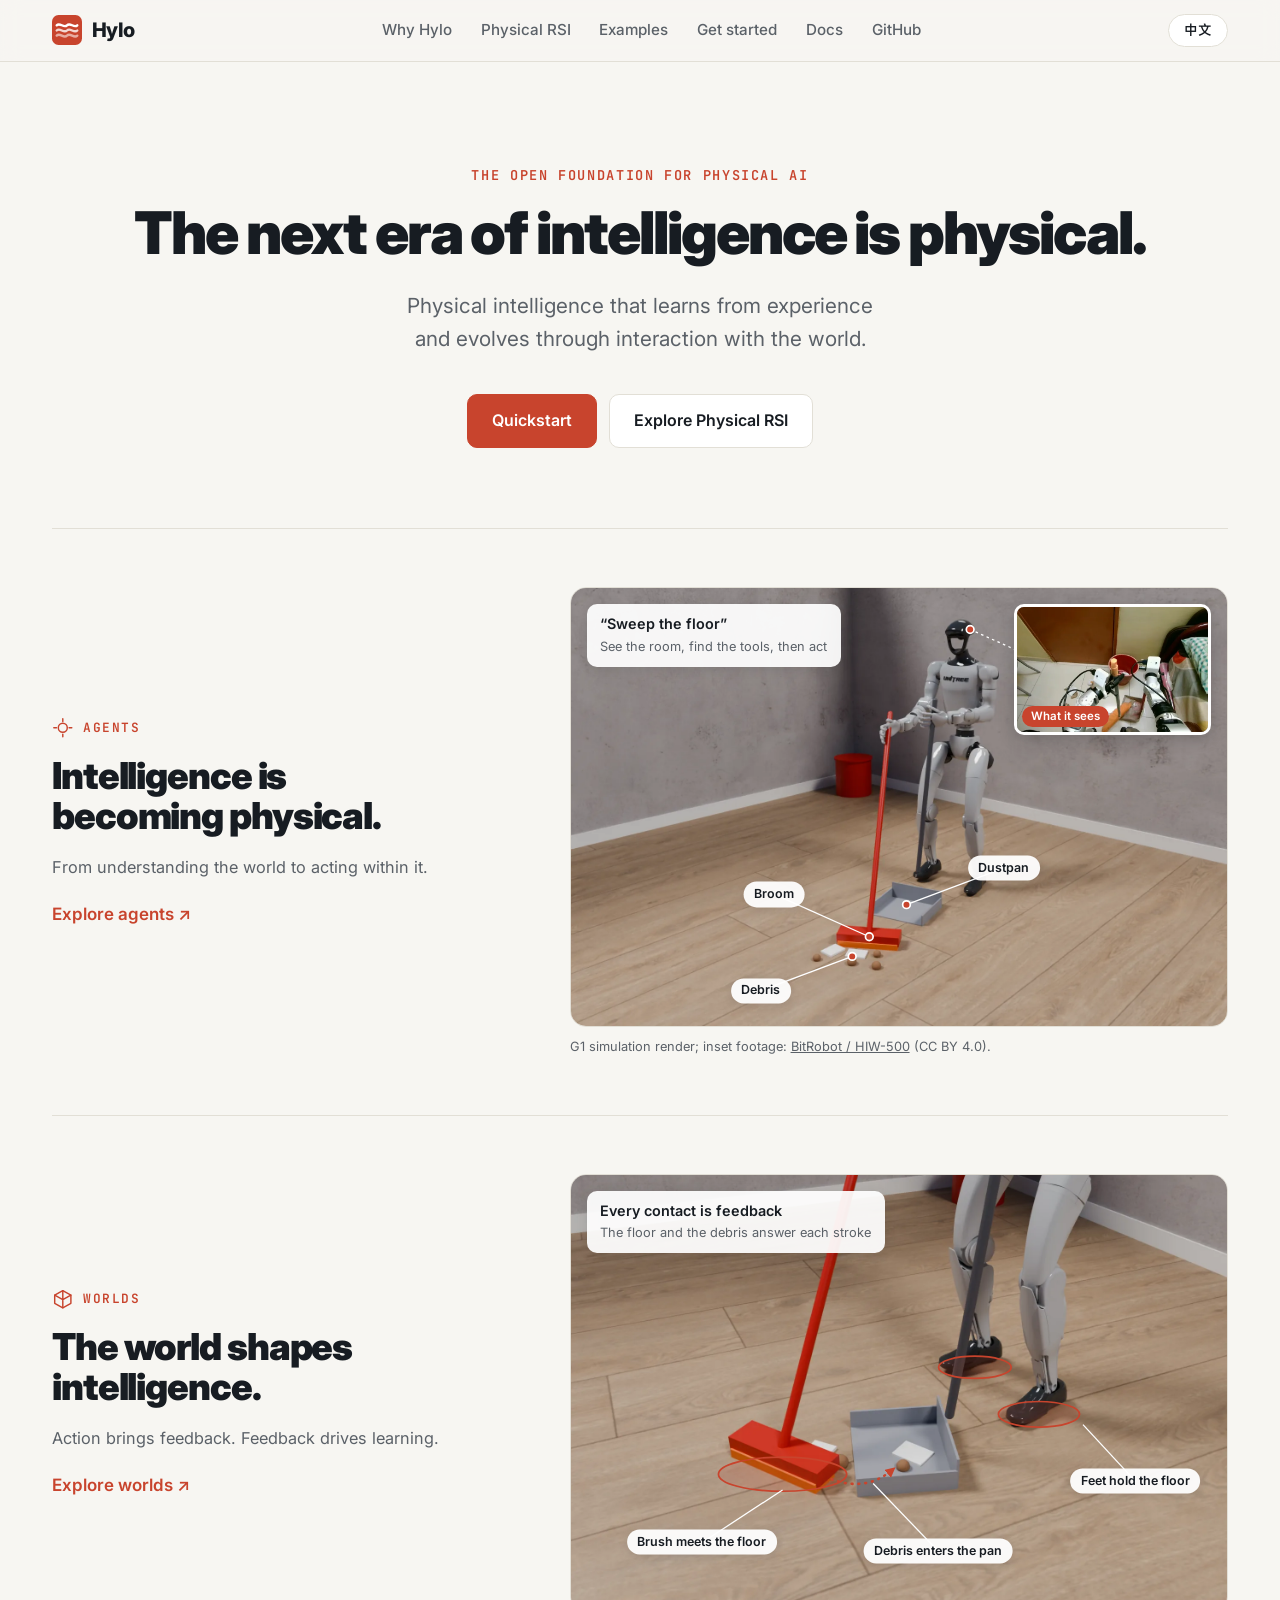
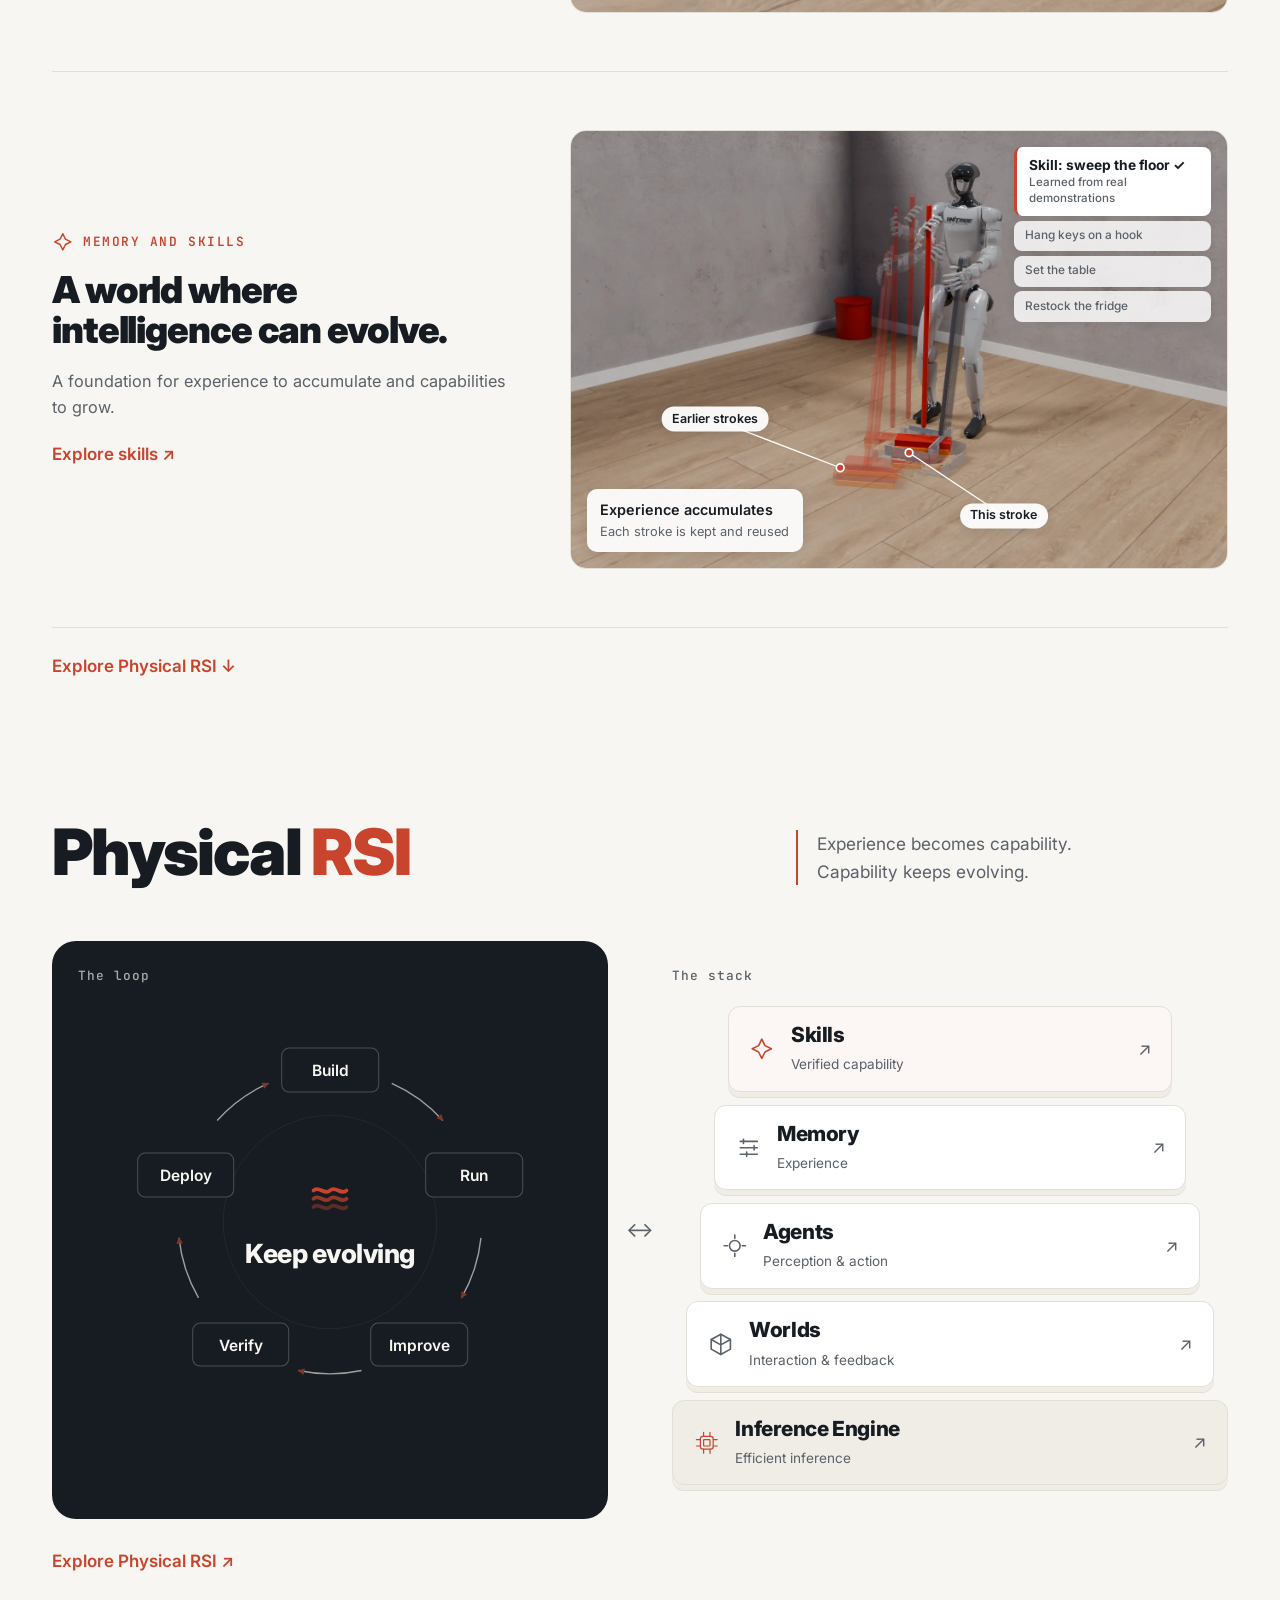
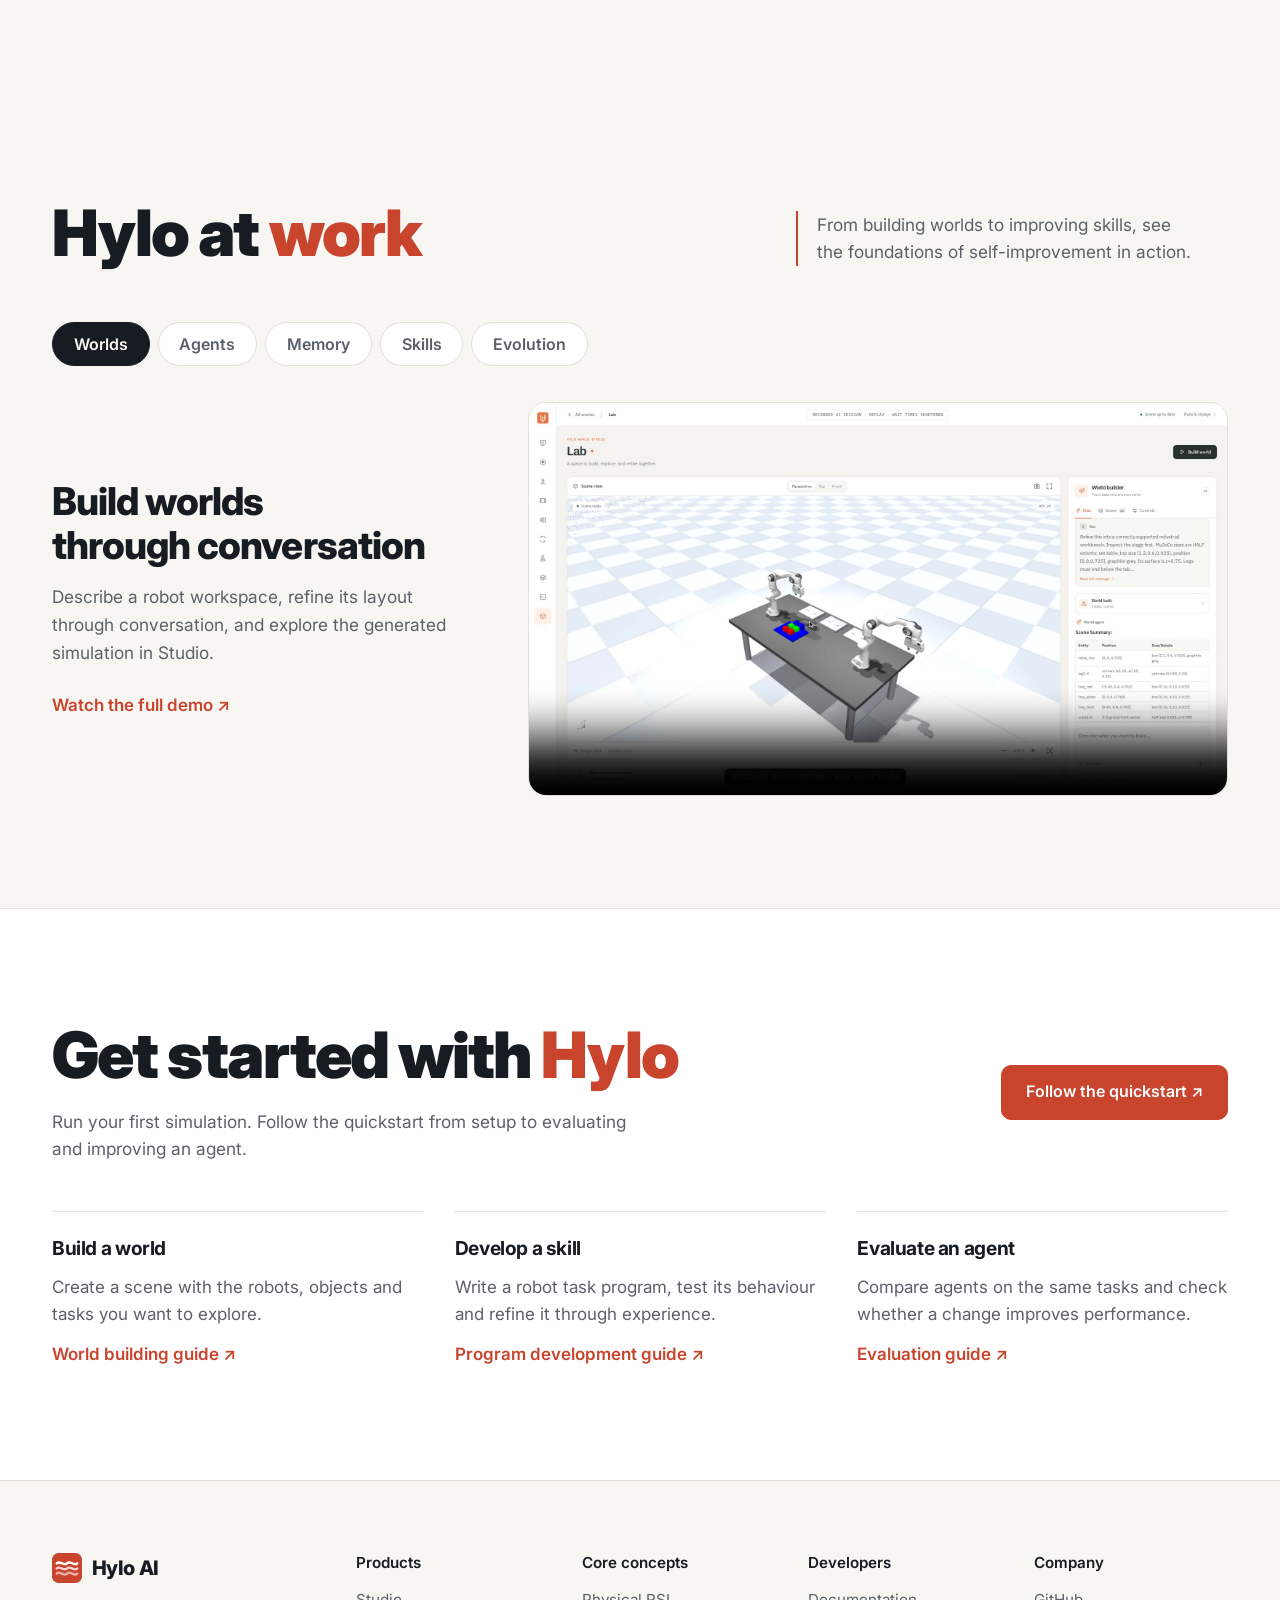
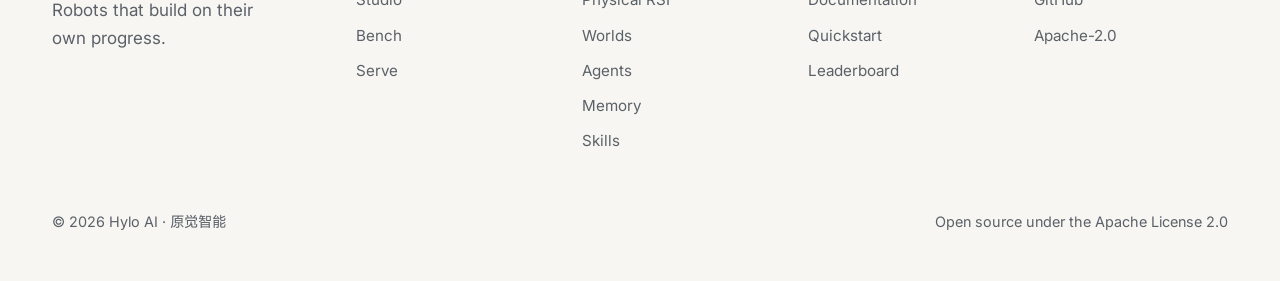
==== commit f51dca95: "Unify example tabs around core capability names" ====
--- a/index.html
+++ b/index.html
@@ -476,10 +476,10 @@
     </div>
     <div class="tabs" role="tablist">
       <button role="tab" aria-selected="true" aria-controls="t4" id="b4" data-i18n="t4.tab">Worlds</button>
-      <button role="tab" aria-selected="false" aria-controls="t3" id="b3" data-i18n="t3.tab">Skill improvement</button>
       <button role="tab" aria-selected="false" aria-controls="t5" id="b5" data-i18n="t5.tab">Agents</button>
       <button role="tab" aria-selected="false" aria-controls="t7" id="b7" data-i18n="t7.tab">Memory</button>
-      <button role="tab" aria-selected="false" aria-controls="t6" id="b6" data-i18n="t6.tab">Self-improvement</button>
+      <button role="tab" aria-selected="false" aria-controls="t3" id="b3" data-i18n="t3.tab">Skills</button>
+      <button role="tab" aria-selected="false" aria-controls="t6" id="b6" data-i18n="t6.tab">Evolution</button>
     </div>
     <div class="panel" role="tabpanel" id="t4" aria-labelledby="b4">
       <div>
@@ -648,10 +648,10 @@
     "s5.t": "部署",
     "work.title": "看 Hylo 如何<em>工作</em>",
     "work.lede": "从构建世界到改进技能，看自我进化如何一步步实现。",
-    "t3.tab": "技能改进",
+    "t3.tab": "技能",
     "t4.tab": "世界",
     "t5.tab": "智能体",
-    "t6.tab": "自我改进",
+    "t6.tab": "进化",
     "t7.tab": "记忆",
     "t4.h": "通过对话，构建机器人世界",
     "t4.d": "描述机器人工作空间，通过对话调整布局，在 Studio 中查看生成的仿真场景。",
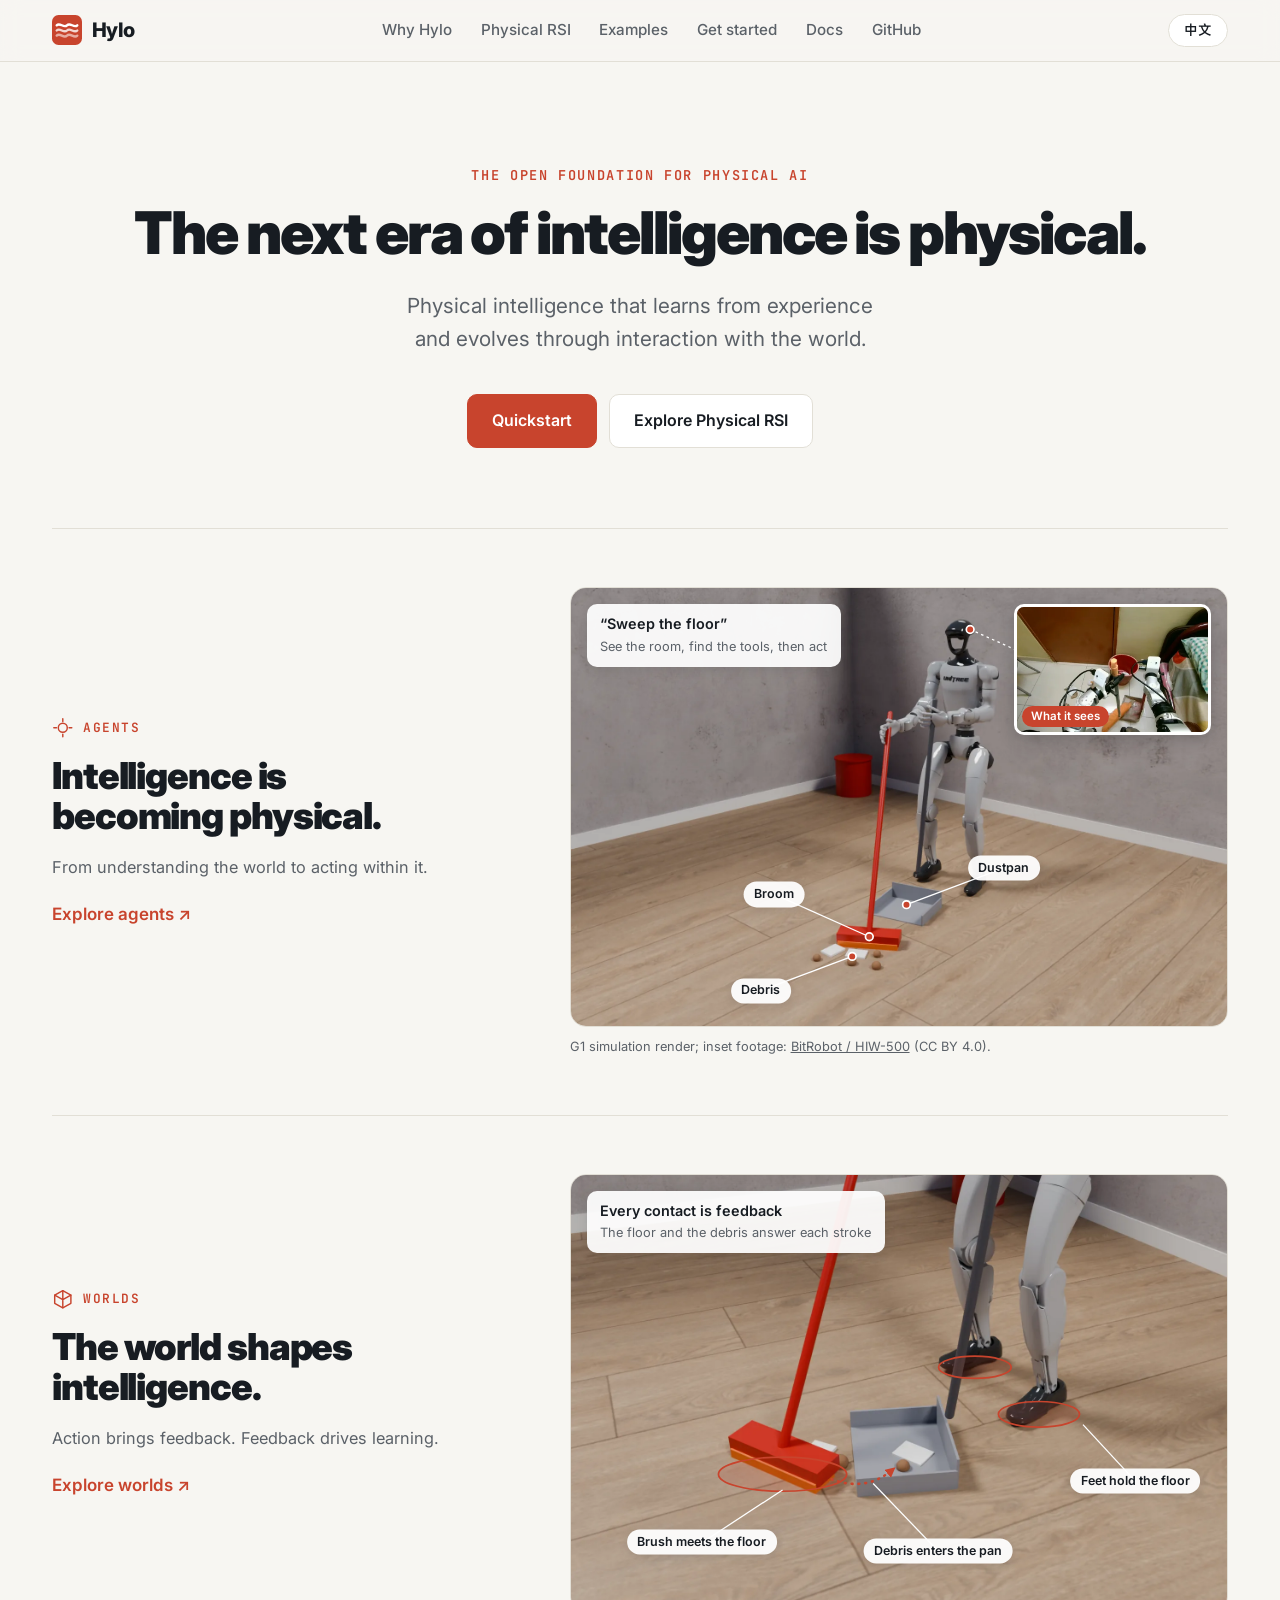
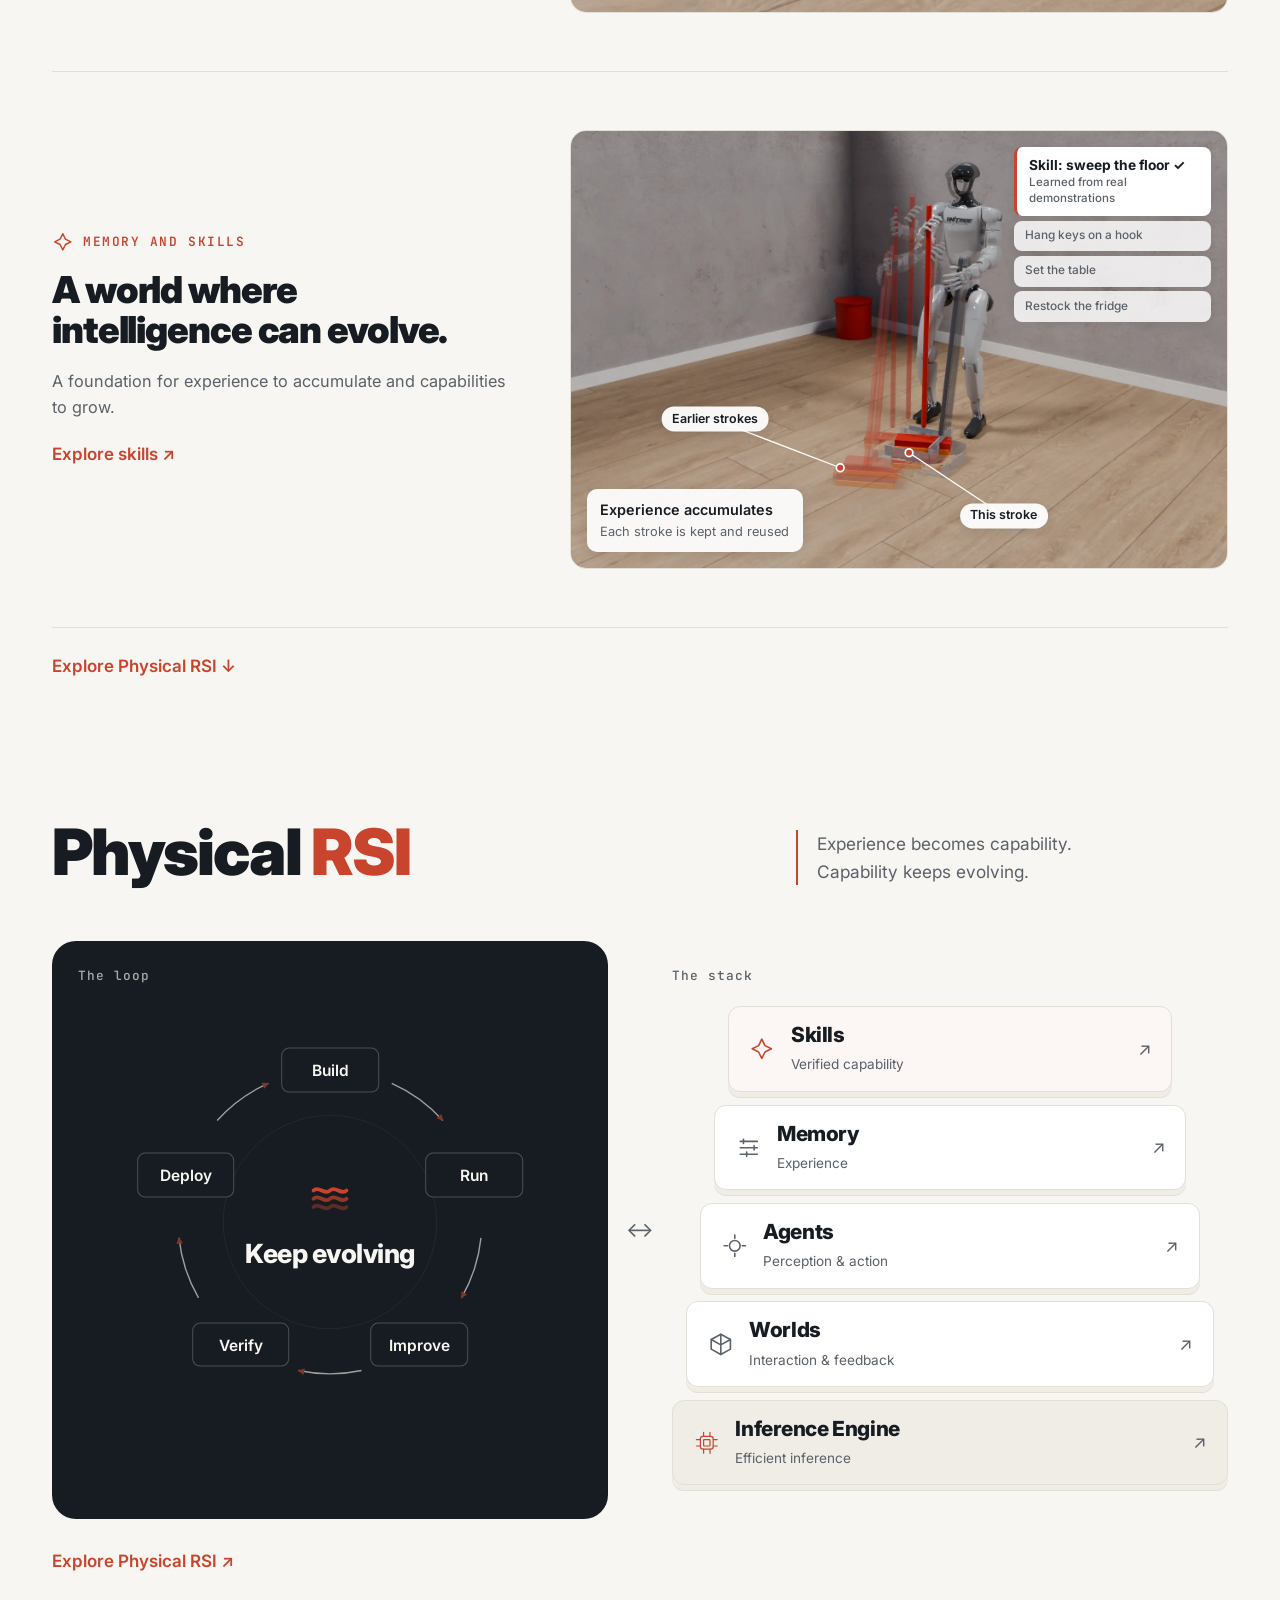
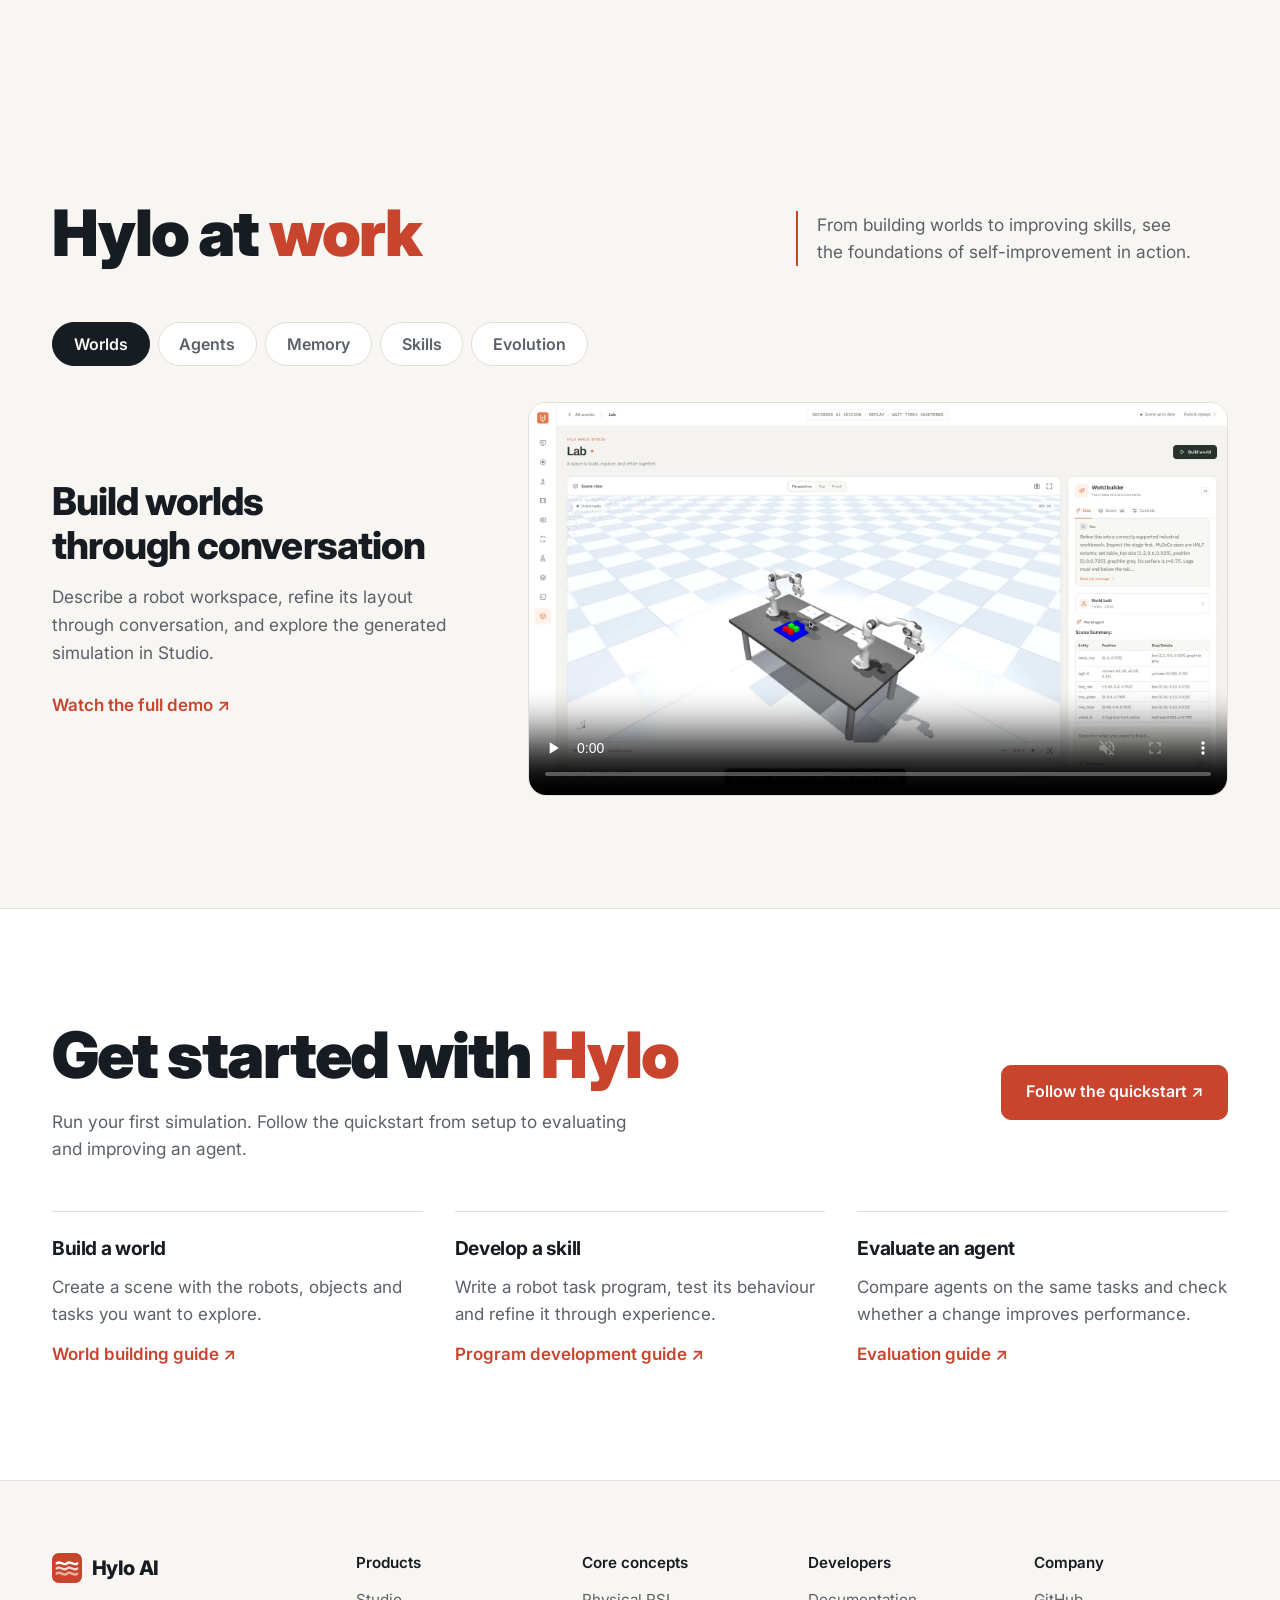
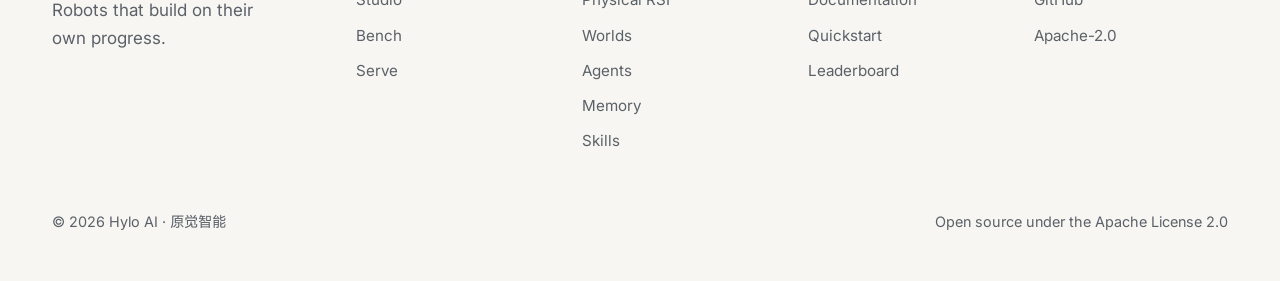
==== commit 95b74118: "Express evolution as cumulative self-improvement" ====
--- a/index.html
+++ b/index.html
@@ -515,9 +515,9 @@
     </div>
     <div class="panel" role="tabpanel" id="t6" aria-labelledby="b6" hidden>
       <div>
-        <h3 data-i18n="t6.h">Verify improvements before adopting them</h3>
-        <p data-i18n="t6.d">Evaluate proposed changes, review the results, and approve improvements before adopting them.</p>
-        <a class="more" href="https://hyloai.github.io/hylo-docs/user-guide/campaigns/" data-i18n="t6.more">See campaigns ↗</a>
+        <h3 data-i18n="t6.h">Intelligence that evolves through experience</h3>
+        <p data-i18n="t6.d">Agents use experience to propose and test improvements. Each verified advance becomes the starting point for the next cycle.</p>
+        <a class="more" href="https://hyloai.github.io/hylo-docs/physical-rsi/" data-i18n="t6.more">Explore Physical RSI ↗</a>
       </div>
       <div class="shot"><video src="assets/studio-campaigns.mp4" poster="assets/studio-campaigns.jpg" controls muted loop playsinline preload="none" style="width:100%;display:block" aria-label="The Studio's self-improvement pages: a candidate's cascade, an approval, the rollback form and the A/B arena"></video></div>
     </div>
@@ -659,9 +659,9 @@
     "t5.h": "让 AI 操作机器人",
     "t5.d": "“把紫色方块叠到绿色方块上。”智能体将指令转化为机器人在仿真中的动作。",
     "t5.more": "观看完整演示 ↗",
-    "t6.h": "验证改进，再采用",
-    "t6.d": "评测候选改动，查看结果，审批通过后再采用。",
-    "t6.more": "了解改进任务 ↗",
+    "t6.h": "让智能在实践中持续进化",
+    "t6.d": "智能体从经验中提出并验证改进，让每一次能力提升，成为下一轮探索与进化的起点。",
+    "t6.more": "了解 Physical RSI ↗",
     "t7.h": "让经验用于下一次任务",
     "t7.d": "保存成功动作与经验教训，为后续任务提供参考，并保留来源记录。",
     "t7.more": "了解记忆 ↗",
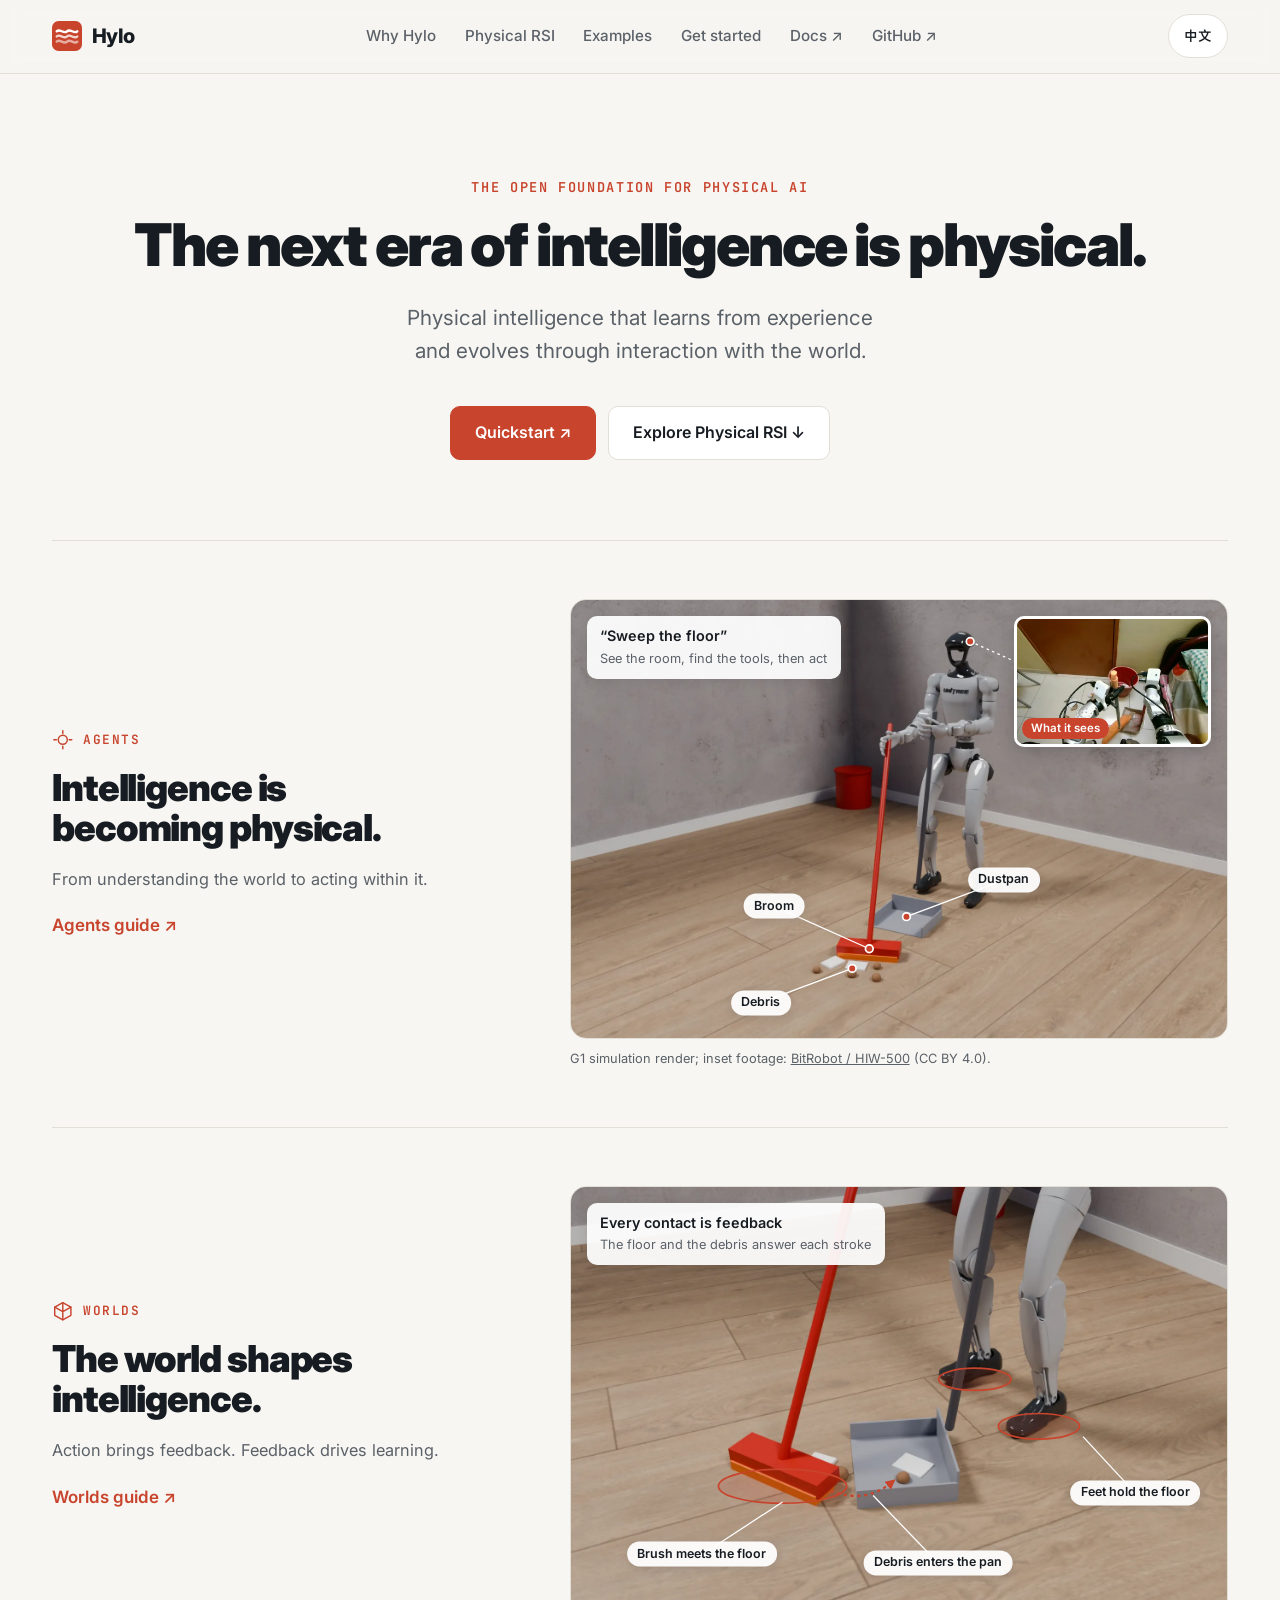
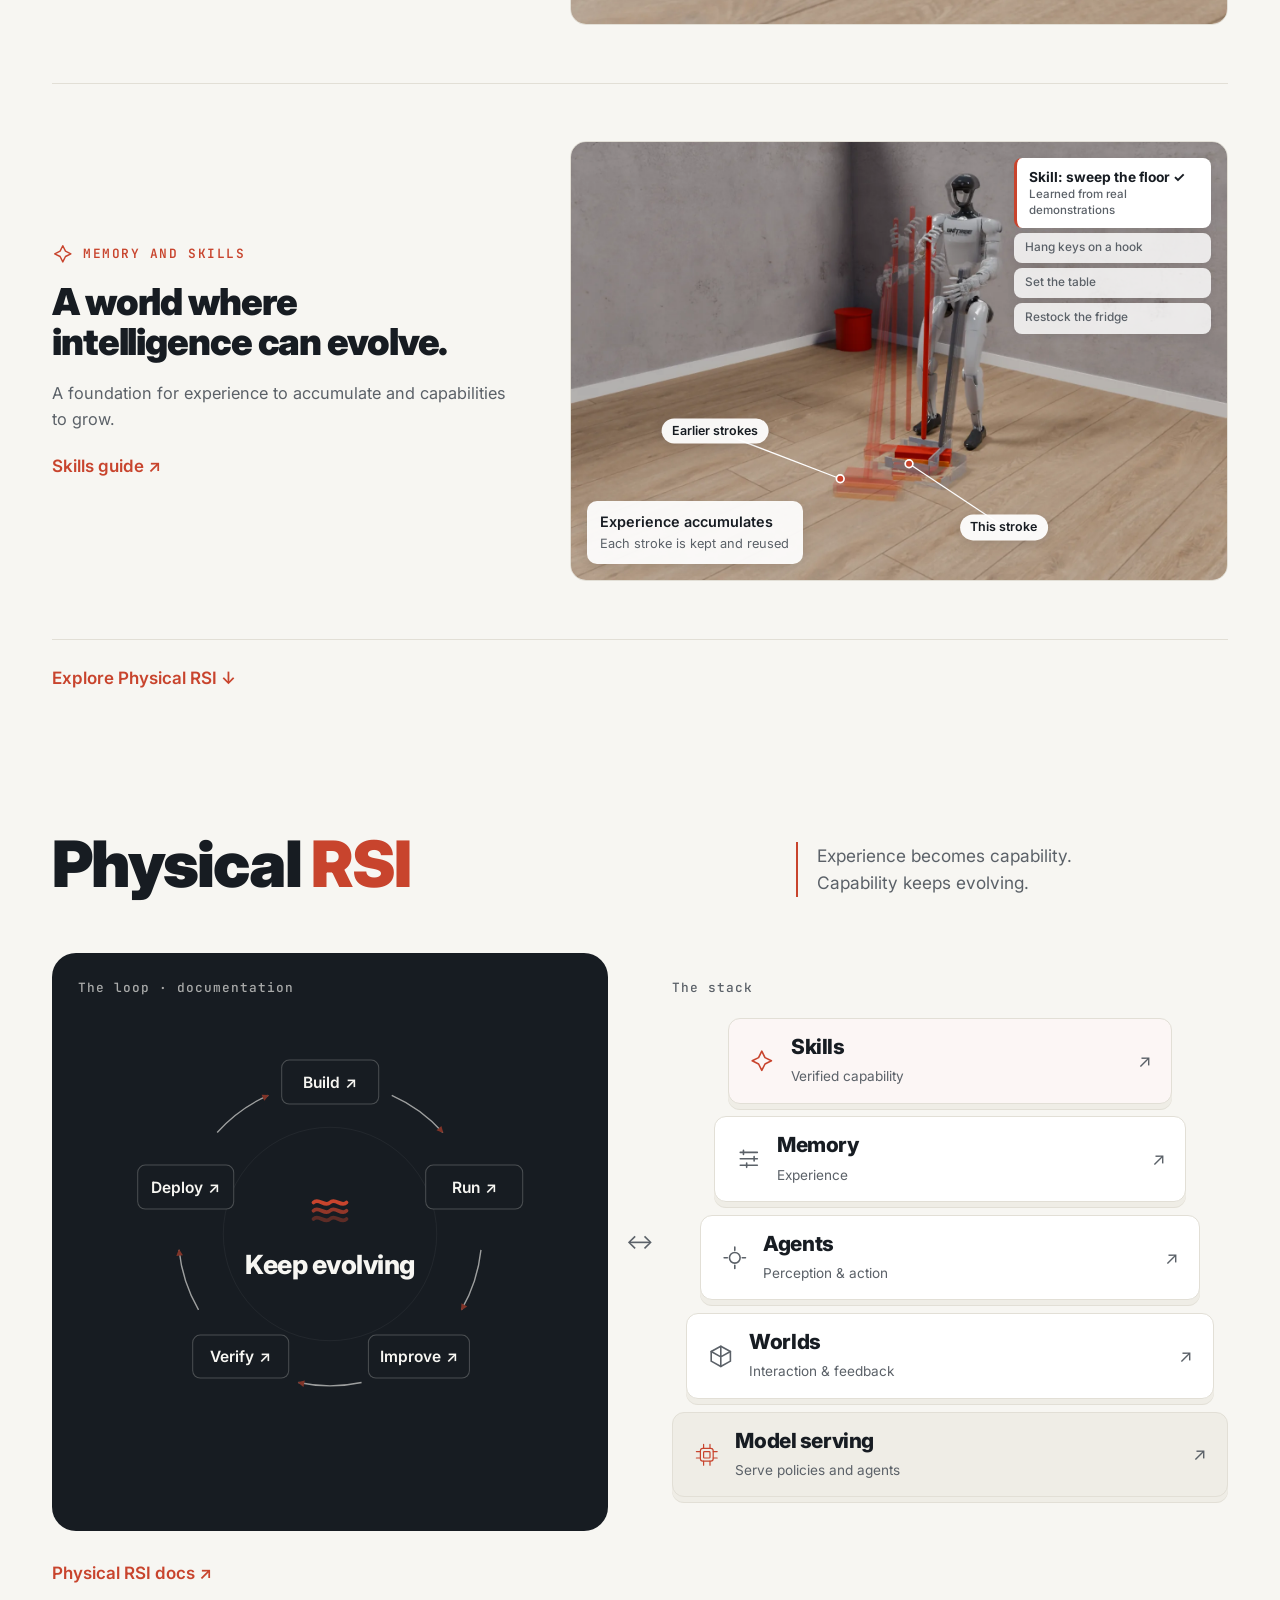
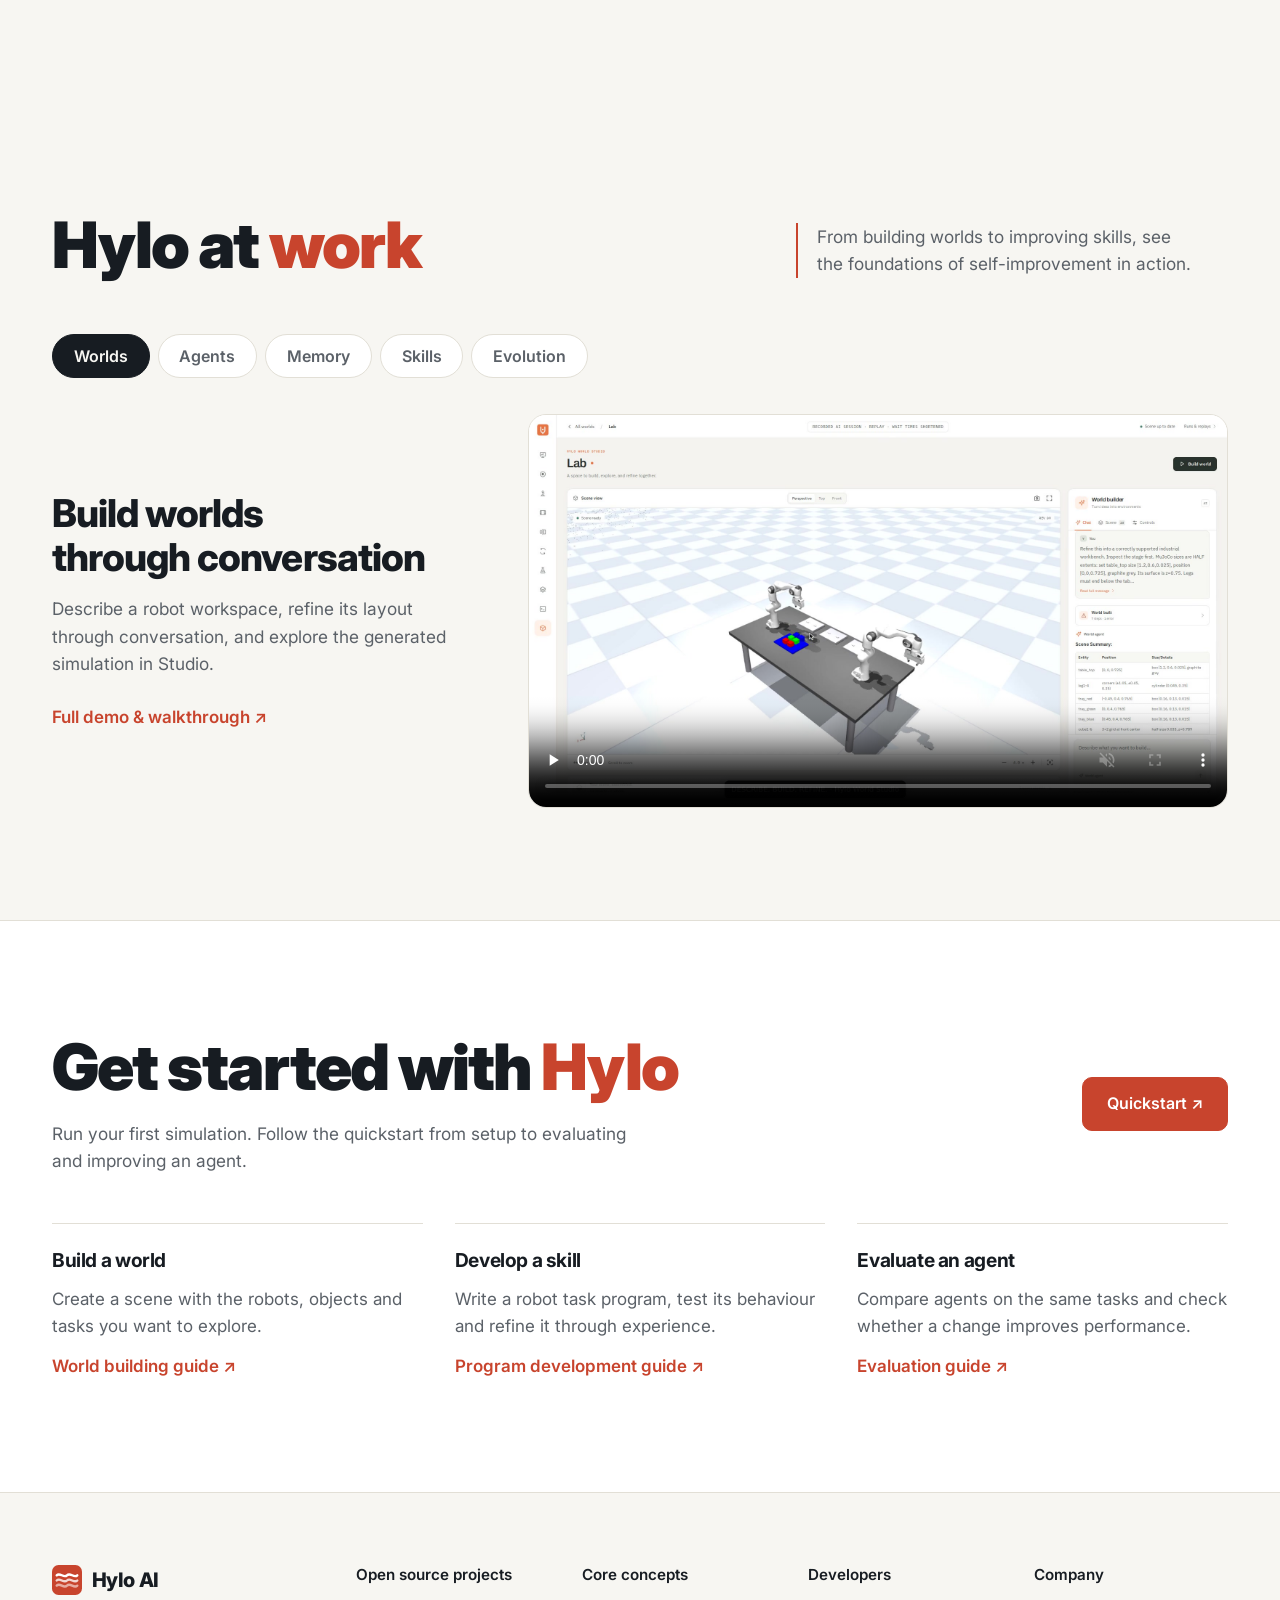
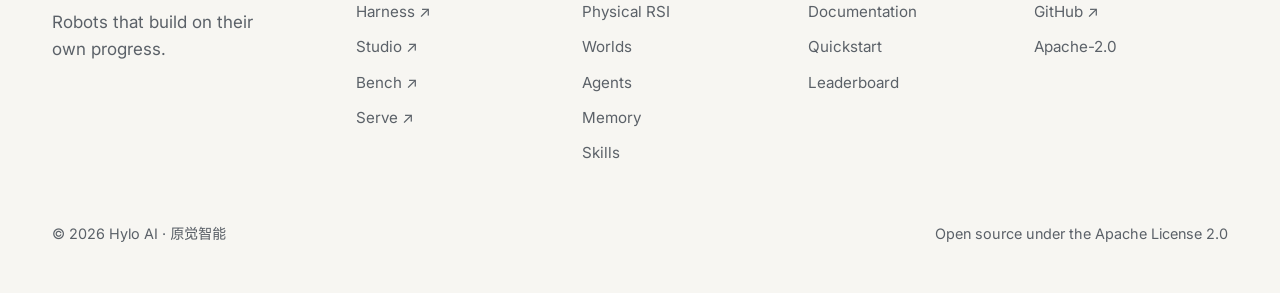
==== commit 7803ba56: "Clarify homepage navigation and add accessible mobile controls" ====
--- a/index.html
+++ b/index.html
@@ -74,10 +74,21 @@
 nav.links { display: flex; gap: 1.8rem; margin: 0 auto; font-size: .95rem; font-weight: 500; }
 nav.links a { color: var(--muted); text-decoration: none; }
 nav.links a:hover { color: var(--ink); }
-.lang { font: 600 .85rem var(--font); border: 1px solid var(--line); background: var(--surface); color: var(--ink);
+.menu-toggle { display: none; }
+.lang, .menu-toggle { min-height: 44px; font: 600 .85rem var(--font); border: 1px solid var(--line); background: var(--surface); color: var(--ink);
   border-radius: 999px; padding: .38rem .95rem; cursor: pointer; }
-.lang:hover { border-color: var(--accent); }
-@media (max-width: 820px) { nav.links { display: none; } .lang { margin-left: auto; } }
+.lang:hover, .menu-toggle:hover { border-color: var(--accent); }
+@media (max-width: 1040px) {
+  .top .wrap { flex-wrap: wrap; gap: .6rem; }
+  .brand { order: 0; }
+  .lang { order: 1; margin-left: auto; }
+  .menu-toggle { display: inline-flex; align-items: center; justify-content: center; order: 2; }
+  nav.links { display: none; order: 3; flex-basis: 100%; flex-direction: column; gap: 0;
+    margin: .3rem 0 0; padding-top: .5rem; border-top: 1px solid var(--line);
+    max-height: calc(100dvh - 5.5rem); overflow-y: auto; }
+  .top.menu-open nav.links { display: flex; }
+  nav.links a { padding: .65rem .4rem; min-height: 44px; }
+}
 
 /* buttons and links */
 .btn { display: inline-flex; align-items: center; gap: .45rem; padding: .85rem 1.5rem; border-radius: 10px;
@@ -174,7 +185,7 @@
   .thesis-bridge { align-items: flex-start; flex-direction: column; gap: .5rem; } }
 
 /* section headings */
-section { padding-block: 7rem; }
+section { padding-block: 7rem; scroll-margin-top: 6rem; }
 .head { display: grid; grid-template-columns: minmax(0, 1fr) minmax(0, 27rem); gap: 3rem; align-items: end; margin-bottom: 3.5rem; }
 h2 { font: 900 clamp(2.3rem, 5vw, 4rem)/1.05 var(--font); letter-spacing: -.03em; margin: 0; text-wrap: balance; }
 html[lang="zh-CN"] h2 { letter-spacing: .01em; line-height: 1.25; }
@@ -197,7 +208,7 @@
 .orbit-center strong { font: 800 clamp(1.15rem, 2.3vw, 1.65rem)/1.25 var(--font); white-space: nowrap; letter-spacing: -.02em; }
 .orbit-steps { list-style: none; margin: 0; padding: 0; }
 .orbit-steps li { position: absolute; left: var(--x); top: var(--y); transform: translate(-50%, -50%); }
-.orbit-step { display: grid; place-items: center; min-height: 2.8rem; min-width: 6.1rem; padding: .5rem .7rem; border-radius: 8px;
+.orbit-step { display: inline-flex; align-items: center; justify-content: center; gap: .3rem; min-height: 2.8rem; min-width: 6.1rem; padding: .5rem .7rem; border-radius: 8px;
   border: 1px solid color-mix(in srgb, var(--kernel-ink) 23%, transparent); background: var(--kernel); color: var(--kernel-ink);
   text-decoration: none; font: 600 .97rem var(--font); scroll-margin-top: 6rem; transition: color .18s, border-color .18s, background .18s; }
 .orbit-step:hover, .orbit-step:focus-visible, .orbit-step:target { border-color: var(--accent); background: var(--accent); color: var(--accent-ink); }
@@ -307,13 +318,14 @@
 <header class="top">
   <div class="wrap">
     <a class="brand" href="#"><img src="assets/logo.svg" alt="" width="30" height="30">Hylo</a>
-    <nav class="links" aria-label="Sections">
+    <button class="menu-toggle" id="menu-toggle" type="button" aria-controls="site-nav" aria-expanded="false" data-i18n="nav.menu">Menu</button>
+    <nav class="links" id="site-nav" aria-label="Main navigation" data-i18n-aria-label="nav.label">
       <a href="#why" data-i18n="nav.why">Why Hylo</a>
       <a href="#loop" data-i18n="nav.loop">Physical RSI</a>
       <a href="#work" data-i18n="nav.work">Examples</a>
       <a href="#start" data-i18n="nav.start">Get started</a>
-      <a href="https://hyloai.github.io/hylo-docs/" data-i18n="nav.docs">Docs</a>
-      <a href="https://github.com/HyloAI">GitHub</a>
+      <a href="https://hyloai.github.io/hylo-docs/" data-i18n="nav.docs">Docs ↗</a>
+      <a href="https://github.com/HyloAI">GitHub ↗</a>
     </nav>
     <button class="lang" id="lang" type="button" aria-label="切换到中文">中文</button>
   </div>
@@ -325,13 +337,13 @@
     <h1 data-i18n="hero.title">The next era of intelligence <br>is physical.</h1>
     <p class="lede" data-i18n="hero.lede">Physical intelligence that learns from experience and evolves through interaction with the world.</p>
     <div class="cta">
-      <a class="btn primary" href="https://hyloai.github.io/hylo-docs/getting-started/quickstart/" data-i18n="hero.start">Quickstart</a>
-      <a class="btn ghost" href="https://hyloai.github.io/hylo-docs/physical-rsi/" data-i18n="hero.stack">Explore Physical RSI</a>
+      <a class="btn primary" href="https://hyloai.github.io/hylo-docs/getting-started/quickstart/" data-i18n="hero.start">Quickstart ↗</a>
+      <a class="btn ghost" href="#loop" data-i18n="hero.stack">Explore Physical RSI ↓</a>
     </div>
   </div>
 </div>
 
-<section id="why">
+<section id="why" tabindex="-1">
   <div class="wrap">
     <article class="thesis">
       <div class="text">
@@ -339,7 +351,7 @@
         <h3 data-i18n="w1.t">Intelligence is becoming physical.</h3>
         <div class="body">
           <p data-i18n="w1.d">From understanding the world to acting within it.</p>
-          <a class="more" href="https://hyloai.github.io/hylo-docs/user-guide/agents/" data-i18n="w1.more">Explore agents ↗</a>
+          <a class="more" href="https://hyloai.github.io/hylo-docs/user-guide/agents/" data-i18n="w1.more">Agents guide ↗</a>
         </div>
       </div>
       <figure class="shot">
@@ -359,7 +371,7 @@
         <h3 data-i18n="w2.t">The world shapes intelligence.</h3>
         <div class="body">
           <p data-i18n="w2.d">Action brings feedback. Feedback drives learning.</p>
-          <a class="more" href="https://hyloai.github.io/hylo-docs/user-guide/worlds/" data-i18n="w2.more">Explore worlds ↗</a>
+          <a class="more" href="https://hyloai.github.io/hylo-docs/user-guide/worlds/" data-i18n="w2.more">Worlds guide ↗</a>
         </div>
       </div>
       <figure class="shot">
@@ -377,7 +389,7 @@
         <h3 data-i18n="w3.t">A world where intelligence can evolve.</h3>
         <div class="body">
           <p data-i18n="w3.d">A foundation for experience to accumulate and capabilities to grow.</p>
-          <a class="more" href="https://hyloai.github.io/hylo-docs/user-guide/skills/" data-i18n="w3.more">Explore skills ↗</a>
+          <a class="more" href="https://hyloai.github.io/hylo-docs/user-guide/skills/" data-i18n="w3.more">Skills guide ↗</a>
         </div>
       </div>
       <figure class="shot">
@@ -401,7 +413,7 @@
   </div>
 </section>
 
-<section id="loop" aria-labelledby="rsi-title">
+<section id="loop" aria-labelledby="rsi-title" tabindex="-1">
   <div class="wrap">
     <div class="head">
       <h2 id="rsi-title" data-i18n="loop.title">Physical <em>RSI</em></h2>
@@ -409,7 +421,7 @@
     </div>
     <div class="rsi-system">
       <div class="orbit-panel">
-        <h3 class="diagram-label" data-i18n="loop.orbit">The loop</h3>
+        <h3 class="diagram-label" data-i18n="loop.orbit">The loop · documentation</h3>
         <div class="orbit">
           <svg class="orbit-track" viewBox="0 0 500 500" aria-hidden="true">
             <defs><marker id="rsi-arrow" viewBox="0 0 10 10" refX="8" refY="5" markerWidth="6" markerHeight="6" orient="auto"><path d="M1 1L9 5L1 9Z"/></marker></defs>
@@ -425,11 +437,11 @@
             <strong data-i18n="loop.evolve">Keep evolving</strong>
           </div>
           <ol class="orbit-steps">
-            <li style="--x:50.00%;--y:17.00%"><a class="orbit-step" id="rsi-build" href="https://hyloai.github.io/hylo-docs/user-guide/worlds/" data-i18n="s1.t">Build</a></li>
-            <li style="--x:81.38%;--y:39.80%"><a class="orbit-step" id="rsi-run" href="https://hyloai.github.io/hylo-docs/user-guide/agents/" data-i18n="s2.t">Run</a></li>
-            <li style="--x:69.40%;--y:76.70%"><a class="orbit-step" id="rsi-improve" href="https://hyloai.github.io/hylo-docs/user-guide/learning/" data-i18n="s3.t">Improve</a></li>
-            <li style="--x:30.60%;--y:76.70%"><a class="orbit-step" id="rsi-verify" href="https://hyloai.github.io/hylo-docs/user-guide/campaigns/" data-i18n="s4.t">Verify</a></li>
-            <li style="--x:18.62%;--y:39.80%"><a class="orbit-step" id="rsi-deploy" href="https://hyloai.github.io/hylo-docs/user-guide/deployment/" data-i18n="s5.t">Deploy</a></li>
+            <li style="--x:50.00%;--y:17.00%"><a class="orbit-step" id="rsi-build" href="https://hyloai.github.io/hylo-docs/user-guide/worlds/" aria-label="Read the world building guide" data-i18n-aria-label="s1.link"><span data-i18n="s1.t">Build</span><span aria-hidden="true"> ↗</span></a></li>
+            <li style="--x:81.38%;--y:39.80%"><a class="orbit-step" id="rsi-run" href="https://hyloai.github.io/hylo-docs/user-guide/agents/" aria-label="Read the agent execution guide" data-i18n-aria-label="s2.link"><span data-i18n="s2.t">Run</span><span aria-hidden="true"> ↗</span></a></li>
+            <li style="--x:69.40%;--y:76.70%"><a class="orbit-step" id="rsi-improve" href="https://hyloai.github.io/hylo-docs/physical-rsi/#what-improves" aria-label="Read about improving capabilities" data-i18n-aria-label="s3.link"><span data-i18n="s3.t">Improve</span><span aria-hidden="true"> ↗</span></a></li>
+            <li style="--x:30.60%;--y:76.70%"><a class="orbit-step" id="rsi-verify" href="https://hyloai.github.io/hylo-docs/user-guide/campaigns/" aria-label="Read the verification and promotion guide" data-i18n-aria-label="s4.link"><span data-i18n="s4.t">Verify</span><span aria-hidden="true"> ↗</span></a></li>
+            <li style="--x:18.62%;--y:39.80%"><a class="orbit-step" id="rsi-deploy" href="https://hyloai.github.io/hylo-docs/user-guide/deployment/" aria-label="Read the deployment guide" data-i18n-aria-label="s5.link"><span data-i18n="s5.t">Deploy</span><span aria-hidden="true"> ↗</span></a></li>
           </ol>
         </div>
       </div>
@@ -458,80 +470,80 @@
           </a>
           <a class="stack-layer engine-layer" data-stages="run verify deploy" style="--width:100%" href="https://hyloai.github.io/hylo-docs/user-guide/deployment/#3-serving-a-policy">
             <svg viewBox="0 0 32 32" fill="none" stroke="currentColor" stroke-width="1.5" stroke-linecap="round" aria-hidden="true"><rect x="8" y="8" width="16" height="16" rx="3"/><rect x="12" y="12" width="8" height="8" rx="1"/><path d="M12 3v5M20 3v5M12 24v5M20 24v5M3 12h5M3 20h5M24 12h5M24 20h5"/></svg>
-            <span><span class="layer-name" data-i18n="engine.t">Inference Engine</span><span class="layer-role" data-i18n="engine.d">Efficient inference</span></span>
+            <span><span class="layer-name" data-i18n="engine.t">Model serving</span><span class="layer-role" data-i18n="engine.d">Serve policies and agents</span></span>
             <span class="layer-arrow" aria-hidden="true">↗</span>
           </a>
         </div>
       </div>
     </div>
-    <p class="rsi-more"><a class="more" href="https://hyloai.github.io/hylo-docs/physical-rsi/" data-i18n="loop.more">Explore Physical RSI ↗</a></p>
+    <p class="rsi-more"><a class="more" href="https://hyloai.github.io/hylo-docs/physical-rsi/" data-i18n="loop.more">Physical RSI docs ↗</a></p>
   </div>
 </section>
 
-<section id="work">
+<section id="work" tabindex="-1">
   <div class="wrap">
     <div class="head">
       <h2 data-i18n="work.title">Hylo at <em>work</em></h2>
       <p data-i18n="work.lede">From building worlds to improving skills, see the foundations of self-improvement in action.</p>
     </div>
-    <div class="tabs" role="tablist">
-      <button role="tab" aria-selected="true" aria-controls="t4" id="b4" data-i18n="t4.tab">Worlds</button>
-      <button role="tab" aria-selected="false" aria-controls="t5" id="b5" data-i18n="t5.tab">Agents</button>
-      <button role="tab" aria-selected="false" aria-controls="t7" id="b7" data-i18n="t7.tab">Memory</button>
-      <button role="tab" aria-selected="false" aria-controls="t3" id="b3" data-i18n="t3.tab">Skills</button>
-      <button role="tab" aria-selected="false" aria-controls="t6" id="b6" data-i18n="t6.tab">Evolution</button>
-    </div>
-    <div class="panel" role="tabpanel" id="t4" aria-labelledby="b4">
+    <div class="tabs" role="tablist" aria-label="Hylo demonstrations" data-i18n-aria-label="work.tabs">
+      <button role="tab" aria-selected="true" tabindex="0" aria-controls="t4" id="b4" data-i18n="t4.tab">Worlds</button>
+      <button role="tab" aria-selected="false" tabindex="-1" aria-controls="t5" id="b5" data-i18n="t5.tab">Agents</button>
+      <button role="tab" aria-selected="false" tabindex="-1" aria-controls="t7" id="b7" data-i18n="t7.tab">Memory</button>
+      <button role="tab" aria-selected="false" tabindex="-1" aria-controls="t3" id="b3" data-i18n="t3.tab">Skills</button>
+      <button role="tab" aria-selected="false" tabindex="-1" aria-controls="t6" id="b6" data-i18n="t6.tab">Evolution</button>
+    </div>
+    <div class="panel" role="tabpanel" tabindex="0" id="t4" aria-labelledby="b4">
       <div>
         <h3 data-i18n="t4.h">Build worlds through conversation</h3>
         <p data-i18n="t4.d">Describe a robot workspace, refine its layout through conversation, and explore the generated simulation in Studio.</p>
-        <a class="more" href="https://hyloai.github.io/hylo-docs/user-guide/worlds/#chat-to-world-demo" data-i18n="t4.more">Watch the full demo ↗</a>
+        <a class="more" href="https://hyloai.github.io/hylo-docs/user-guide/worlds/#chat-to-world-demo" data-i18n="t4.more">Full demo &amp; walkthrough ↗</a>
       </div>
       <div class="shot"><video src="assets/world-chat.mp4" poster="assets/world-chat.jpg" controls muted playsinline preload="none" style="width:100%;display:block" aria-label="Recorded AI session replay: English chat builds and refines a dual-arm workbench in World Studio"></video></div>
     </div>
-    <div class="panel" role="tabpanel" id="t3" aria-labelledby="b3" hidden>
+    <div class="panel" role="tabpanel" tabindex="0" id="t3" aria-labelledby="b3" hidden>
       <div>
         <h3 data-i18n="t3.h">From experience to verified skills</h3>
         <p data-i18n="t3.d">Improve a sorting program through experience, verify it, and reuse the skill in new layouts.</p>
-        <a class="more" href="https://hyloai.github.io/hylo-docs/user-guide/research-and-skills/#recorded-skill-development-demo" data-i18n="t3.more">Watch the full demo ↗</a>
+        <a class="more" href="https://hyloai.github.io/hylo-docs/user-guide/research-and-skills/#recorded-skill-development-demo" data-i18n="t3.more">Full demo &amp; walkthrough ↗</a>
       </div>
       <div class="shot"><video src="assets/skills-sorting.mp4" poster="assets/skills-sorting.jpg" controls muted playsinline preload="none" style="width:100%;display:block" aria-label="Recorded skill development: AI revises a sorting program, the frozen candidate passes independent verification, and a later agent reuses the verified skill"></video></div>
     </div>
-    <div class="panel" role="tabpanel" id="t5" aria-labelledby="b5" hidden>
+    <div class="panel" role="tabpanel" tabindex="0" id="t5" aria-labelledby="b5" hidden>
       <div>
         <h3 data-i18n="t5.h">An AI agent operating a robot</h3>
         <p data-i18n="t5.d">“Stack the purple block on the green block.” The agent turns an instruction into robot actions in simulation.</p>
-        <a class="more" href="https://hyloai.github.io/hylo-docs/user-guide/tool-agents/#recorded-robot-control-demo" data-i18n="t5.more">Watch the full demo ↗</a>
+        <a class="more" href="https://hyloai.github.io/hylo-docs/user-guide/tool-agents/#recorded-robot-control-demo" data-i18n="t5.more">Full demo &amp; walkthrough ↗</a>
       </div>
       <div class="shot"><video src="assets/tools-llm-stack.mp4" poster="assets/tools-llm-stack.jpg" controls muted playsinline preload="none" style="width:100%;display:block" aria-label="Recorded AI robot-control walkthrough: a Panda arm stacks a purple block on a green block, with tool calls and task verification"></video></div>
     </div>
-    <div class="panel" role="tabpanel" id="t7" aria-labelledby="b7" hidden>
+    <div class="panel" role="tabpanel" tabindex="0" id="t7" aria-labelledby="b7" hidden>
       <div>
         <h3 data-i18n="t7.h">Carry experience into the next task</h3>
         <p data-i18n="t7.d">Keep successful actions and lessons for future tasks, with a record of where they came from.</p>
-        <a class="more" href="https://hyloai.github.io/hylo-docs/user-guide/memory/" data-i18n="t7.more">See memory ↗</a>
+        <a class="more" href="https://hyloai.github.io/hylo-docs/user-guide/memory/" data-i18n="t7.more">Memory docs ↗</a>
       </div>
       <div class="shot"><video src="assets/studio-experience.mp4" poster="assets/studio-experience.jpg" controls muted loop playsinline preload="none" style="width:100%;display:block" aria-label="The Studio's Experience page: skill libraries, lesson books and an action bank"></video></div>
     </div>
-    <div class="panel" role="tabpanel" id="t6" aria-labelledby="b6" hidden>
+    <div class="panel" role="tabpanel" tabindex="0" id="t6" aria-labelledby="b6" hidden>
       <div>
         <h3 data-i18n="t6.h">Intelligence that evolves through experience</h3>
         <p data-i18n="t6.d">Agents use experience to propose and test improvements. Each verified advance becomes the starting point for the next cycle.</p>
-        <a class="more" href="https://hyloai.github.io/hylo-docs/physical-rsi/" data-i18n="t6.more">Explore Physical RSI ↗</a>
+        <a class="more" href="https://hyloai.github.io/hylo-docs/physical-rsi/" data-i18n="t6.more">Physical RSI docs ↗</a>
       </div>
       <div class="shot"><video src="assets/studio-campaigns.mp4" poster="assets/studio-campaigns.jpg" controls muted loop playsinline preload="none" style="width:100%;display:block" aria-label="The Studio's self-improvement pages: a candidate's cascade, an approval, the rollback form and the A/B arena"></video></div>
     </div>
   </div>
 </section>
 
-<section id="start" aria-labelledby="start-title">
+<section id="start" aria-labelledby="start-title" tabindex="-1">
   <div class="wrap">
     <div class="start-intro">
       <div>
         <h2 id="start-title" data-i18n="start.title">Get started with <em>Hylo</em></h2>
         <p data-i18n="start.lede">Run your first simulation. Follow the quickstart from setup to evaluating and improving an agent.</p>
       </div>
-      <a class="btn primary" href="https://hyloai.github.io/hylo-docs/getting-started/quickstart/" data-i18n="start.quick">Follow the quickstart ↗</a>
+      <a class="btn primary" href="https://hyloai.github.io/hylo-docs/getting-started/quickstart/" data-i18n="start.quick">Quickstart ↗</a>
     </div>
     <div class="paths">
       <div class="path">
@@ -561,10 +573,11 @@
         <a class="brand" href="#"><img src="assets/logo.svg" alt="" width="30" height="30">Hylo AI</a>
         <p class="claim" data-i18n="foot.claim">Robots that build on their own progress.</p>
       </div>
-      <div><h4 data-i18n="foot.products">Products</h4><ul>
-        <li><a href="https://github.com/HyloAI/hylo-studio">Studio</a></li>
-        <li><a href="https://github.com/HyloAI/hylo-bench">Bench</a></li>
-        <li><a href="https://github.com/HyloAI/hylo-serve">Serve</a></li></ul></div>
+      <div><h4 data-i18n="foot.products">Open source projects</h4><ul>
+        <li><a href="https://github.com/HyloAI/hylo-harness">Harness ↗</a></li>
+        <li><a href="https://github.com/HyloAI/hylo-studio">Studio ↗</a></li>
+        <li><a href="https://github.com/HyloAI/hylo-bench">Bench ↗</a></li>
+        <li><a href="https://github.com/HyloAI/hylo-serve">Serve ↗</a></li></ul></div>
       <div><h4 data-i18n="foot.stack">Core concepts</h4><ul>
         <li><a href="https://hyloai.github.io/hylo-docs/physical-rsi/" data-i18n="foot.c1">Physical RSI</a></li>
         <li><a href="https://hyloai.github.io/hylo-docs/user-guide/worlds/" data-i18n="foot.c2">Worlds</a></li>
@@ -577,7 +590,7 @@
         <li><a href="https://hyloai.github.io/hylo-docs/getting-started/quickstart/" data-i18n="foot.quick">Quickstart</a></li>
         <li><a href="https://hyloai.github.io/hylo-docs/benchmarking/leaderboard/" data-i18n="foot.board">Leaderboard</a></li></ul></div>
       <div><h4 data-i18n="foot.company">Company</h4><ul>
-        <li><a href="https://github.com/HyloAI">GitHub</a></li>
+        <li><a href="https://github.com/HyloAI">GitHub ↗</a></li>
         <li><a href="https://github.com/HyloAI/hylo-harness/blob/main/LICENSE">Apache-2.0</a></li></ul></div>
     </div>
     <div class="legal"><span>© 2026 Hylo AI · 原觉智能</span><span data-i18n="foot.open">Open source under the Apache License 2.0</span></div>
@@ -586,18 +599,26 @@
 <script>
 (function () {
   var zh = {
+    "nav.menu": "菜单",
+    "nav.label": "主导航",
+    "work.tabs": "Hylo 演示",
+    "s1.link": "阅读世界搭建文档",
+    "s2.link": "阅读智能体运行文档",
+    "s3.link": "阅读能力改进说明",
+    "s4.link": "阅读验证与晋升文档",
+    "s5.link": "阅读部署文档",
     "nav.why": "理念",
     "nav.loop": "Physical RSI",
     "nav.work": "实例",
     "nav.start": "开始使用",
-    "nav.docs": "文档",
+    "nav.docs": "文档 ↗",
     "hero.kicker": "物理 AI 的开放基座",
     "hero.title": "智能的下一个时代，<br>是物理的。",
     "hero.lede": "让物理智能从经验中学习，在与世界的交互中持续进化。",
     "w1.c": "智能体",
     "w1.t": "智能，正走向物理世界。",
     "w1.d": "从理解世界，到参与世界。",
-    "w1.more": "了解智能体 ↗",
+    "w1.more": "智能体文档 ↗",
     "w1.alt": "G1 人形机器人在房间里扫地，扫帚、簸箕和地上的碎屑都有标注，右上角是真实机器人头部相机的画面。",
     "w1.t1": "扫帚",
     "w1.t2": "簸箕",
@@ -609,7 +630,7 @@
     "w2.c": "世界",
     "w2.t": "世界塑造智能。",
     "w2.d": "行动带来反馈，反馈推动学习。",
-    "w2.more": "了解世界 ↗",
+    "w2.more": "世界文档 ↗",
     "w2.alt": "近景：机器人双脚踩在地上，扫帚把碎屑推进簸箕，接触点和碎屑路径都有标注。",
     "w2.t1": "双脚稳住地面",
     "w2.t2": "刷头贴住地面",
@@ -619,7 +640,7 @@
     "w3.c": "记忆与技能",
     "w3.t": "一个让智能<br>不断进化的世界。",
     "w3.d": "让经验持续积累，让能力不断生长。",
-    "w3.more": "了解技能 ↗",
+    "w3.more": "技能文档 ↗",
     "w3.alt": "同一下清扫的七个时刻叠成渐隐的轨迹，旁边是一摞经验卡片，最上面是扫地技能。",
     "w3.t1": "之前的清扫",
     "w3.t2": "这一下",
@@ -631,16 +652,16 @@
     "w3.chip": "经验持续积累",
     "w3.chips": "每一下清扫都被保留、被复用",
     "why.more": "了解 Physical RSI ↓",
-    "hero.start": "快速上手",
-    "hero.stack": "了解 Physical RSI",
+    "hero.start": "快速上手 ↗",
+    "hero.stack": "了解 Physical RSI ↓",
     "loop.title": "Physical <em>RSI</em>",
     "loop.lede": "从经验到能力，从能力到进化。",
-    "loop.orbit": "进化循环",
+    "loop.orbit": "进化循环 · 阶段文档",
     "loop.stack": "能力基座",
     "loop.evolve": "持续进化",
-    "engine.t": "推理引擎",
-    "engine.d": "高效推理",
-    "loop.more": "了解 Physical RSI ↗",
+    "engine.t": "模型服务",
+    "engine.d": "策略与智能体服务",
+    "loop.more": "Physical RSI 文档 ↗",
     "s1.t": "搭建",
     "s2.t": "运行",
     "s3.t": "改进",
@@ -655,19 +676,19 @@
     "t7.tab": "记忆",
     "t4.h": "通过对话，构建机器人世界",
     "t4.d": "描述机器人工作空间，通过对话调整布局，在 Studio 中查看生成的仿真场景。",
-    "t4.more": "观看完整演示 ↗",
+    "t4.more": "完整演示与说明 ↗",
     "t5.h": "让 AI 操作机器人",
     "t5.d": "“把紫色方块叠到绿色方块上。”智能体将指令转化为机器人在仿真中的动作。",
-    "t5.more": "观看完整演示 ↗",
+    "t5.more": "完整演示与说明 ↗",
     "t6.h": "让智能在实践中持续进化",
     "t6.d": "智能体从经验中提出并验证改进，让每一次能力提升，成为下一轮探索与进化的起点。",
-    "t6.more": "了解 Physical RSI ↗",
+    "t6.more": "Physical RSI 文档 ↗",
     "t7.h": "让经验用于下一次任务",
     "t7.d": "保存成功动作与经验教训，为后续任务提供参考，并保留来源记录。",
-    "t7.more": "了解记忆 ↗",
+    "t7.more": "记忆文档 ↗",
     "t3.h": "从执行经验到经过验证的技能",
     "t3.d": "从执行经验中改进分拣程序，经过验证后，将技能用于新的布局。",
-    "t3.more": "观看完整演示 ↗",
+    "t3.more": "完整演示与说明 ↗",
     "start.quick": "快速上手 ↗",
     "start.title": "开始使用 <em>Hylo</em>",
     "start.lede": "从第一个仿真任务开始，跟随快速上手指南，完成环境配置、智能体评测与改进。",
@@ -681,7 +702,7 @@
     "p3.d": "编写机器人任务程序，测试行为，并在实践中持续改进。",
     "p3.more": "程序开发指南 ↗",
     "foot.claim": "让机器人在已有成果上持续进步。",
-    "foot.products": "产品",
+    "foot.products": "开源项目",
     "foot.stack": "核心概念",
     "foot.dev": "开发者",
     "foot.docs": "文档",
@@ -706,14 +727,22 @@
   var en = {};
   var nodes = document.querySelectorAll("[data-i18n]");
   nodes.forEach(function (n) { en[n.getAttribute("data-i18n")] = n.innerHTML; });
-  var altNodes = document.querySelectorAll("[data-i18n-alt]");
-  altNodes.forEach(function (n) { en[n.getAttribute("data-i18n-alt")] = n.alt; });
+  var translatedAttributes = [];
+  ["alt", "aria-label"].forEach(function (attribute) {
+    document.querySelectorAll("[data-i18n-" + attribute + "]").forEach(function (node) {
+      var key = node.getAttribute("data-i18n-" + attribute);
+      en[key] = node.getAttribute(attribute);
+      translatedAttributes.push({ node: node, attribute: attribute, key: key });
+    });
+  });
   var button = document.getElementById("lang");
   var current = "en";
   function apply(lang) {
     var dict = lang === "zh" ? zh : en;
     nodes.forEach(function (n) { var k = n.getAttribute("data-i18n"); if (dict[k] != null) n.innerHTML = dict[k]; });
-    altNodes.forEach(function (n) { var k = n.getAttribute("data-i18n-alt"); if (dict[k] != null) n.alt = dict[k]; });
+    translatedAttributes.forEach(function (item) {
+      if (dict[item.key] != null) item.node.setAttribute(item.attribute, dict[item.key]);
+    });
     document.documentElement.lang = lang === "zh" ? "zh-CN" : "en";
     button.textContent = lang === "zh" ? "EN" : "中文";
     button.setAttribute("aria-label", lang === "zh" ? "Switch to English" : "切换到中文");
@@ -731,20 +760,77 @@
     try { localStorage.setItem("hylo-lang", next); } catch (e) {}
   });
 
-  // example tabs
-  var tabs = document.querySelectorAll('[role="tab"]');
-  tabs.forEach(function (t) {
-    t.addEventListener("click", function () {
-      tabs.forEach(function (o) {
-        var on = o === t;
-        o.setAttribute("aria-selected", on ? "true" : "false");
-        document.getElementById(o.getAttribute("aria-controls")).hidden = !on;
-      });
+  // A disclosure menu keeps the same navigation available on small screens.
+  var header = document.querySelector("header.top");
+  var menuToggle = document.getElementById("menu-toggle");
+  var navigation = document.getElementById("site-nav");
+  var mobile = window.matchMedia("(max-width: 1040px)");
+  function setMenu(open, restoreFocus) {
+    header.classList.toggle("menu-open", open);
+    menuToggle.setAttribute("aria-expanded", String(open));
+    if (restoreFocus) menuToggle.focus();
+  }
+  menuToggle.addEventListener("click", function () {
+    setMenu(menuToggle.getAttribute("aria-expanded") !== "true");
+  });
+  navigation.addEventListener("click", function (event) {
+    var link = event.target.closest("a");
+    if (!link || !mobile.matches) return;
+    setMenu(false);
+    var href = link.getAttribute("href");
+    if (href.charAt(0) === "#") {
+      var target = document.querySelector(href);
+      if (target) target.focus({ preventScroll: true });
+    }
+  });
+  document.addEventListener("keydown", function (event) {
+    if (event.key === "Escape" && menuToggle.getAttribute("aria-expanded") === "true") {
+      setMenu(false, true);
+    }
+  });
+  document.addEventListener("click", function (event) {
+    if (!header.contains(event.target)) setMenu(false);
+  });
+  header.addEventListener("focusout", function (event) {
+    if (event.relatedTarget && !header.contains(event.relatedTarget)) setMenu(false);
+    // A breakpoint can hide a focused link before the media-query event fires.
+    if (!event.relatedTarget && mobile.matches && navigation.contains(event.target) &&
+        menuToggle.getAttribute("aria-expanded") === "false") menuToggle.focus();
+  });
+  mobile.addEventListener("change", function () {
+    var focused = document.activeElement;
+    setMenu(false);
+    if (mobile.matches && navigation.contains(focused)) menuToggle.focus();
+    if (!mobile.matches && focused === menuToggle) navigation.querySelector("a").focus();
+  });
+
+  // Tabs have one keyboard entry point and activate as arrow-key focus moves.
+  var tabs = Array.from(document.querySelectorAll('#work [role="tab"]'));
+  function activateTab(selected, moveFocus) {
+    tabs.forEach(function (tab) {
+      var active = tab === selected;
+      var panel = document.getElementById(tab.getAttribute("aria-controls"));
+      tab.setAttribute("aria-selected", String(active));
+      tab.tabIndex = active ? 0 : -1;
+      if (!active) panel.querySelectorAll("video").forEach(function (video) { video.pause(); });
+      panel.hidden = !active;
+    });
+    if (moveFocus) selected.focus();
+  }
+  tabs.forEach(function (tab, index) {
+    tab.addEventListener("click", function () { activateTab(tab, false); });
+    tab.addEventListener("keydown", function (event) {
+      var next;
+      if (event.key === "ArrowRight") next = (index + 1) % tabs.length;
+      else if (event.key === "ArrowLeft") next = (index + tabs.length - 1) % tabs.length;
+      else if (event.key === "Home") next = 0;
+      else if (event.key === "End") next = tabs.length - 1;
+      else return;
+      event.preventDefault();
+      activateTab(tabs[next], true);
     });
   });
-
-  if (params.get("demo") === "skills") document.getElementById("b3").click();
-
+  if (params.get("demo") === "skills") activateTab(document.getElementById("b3"), false);
 
 })();
 </script>
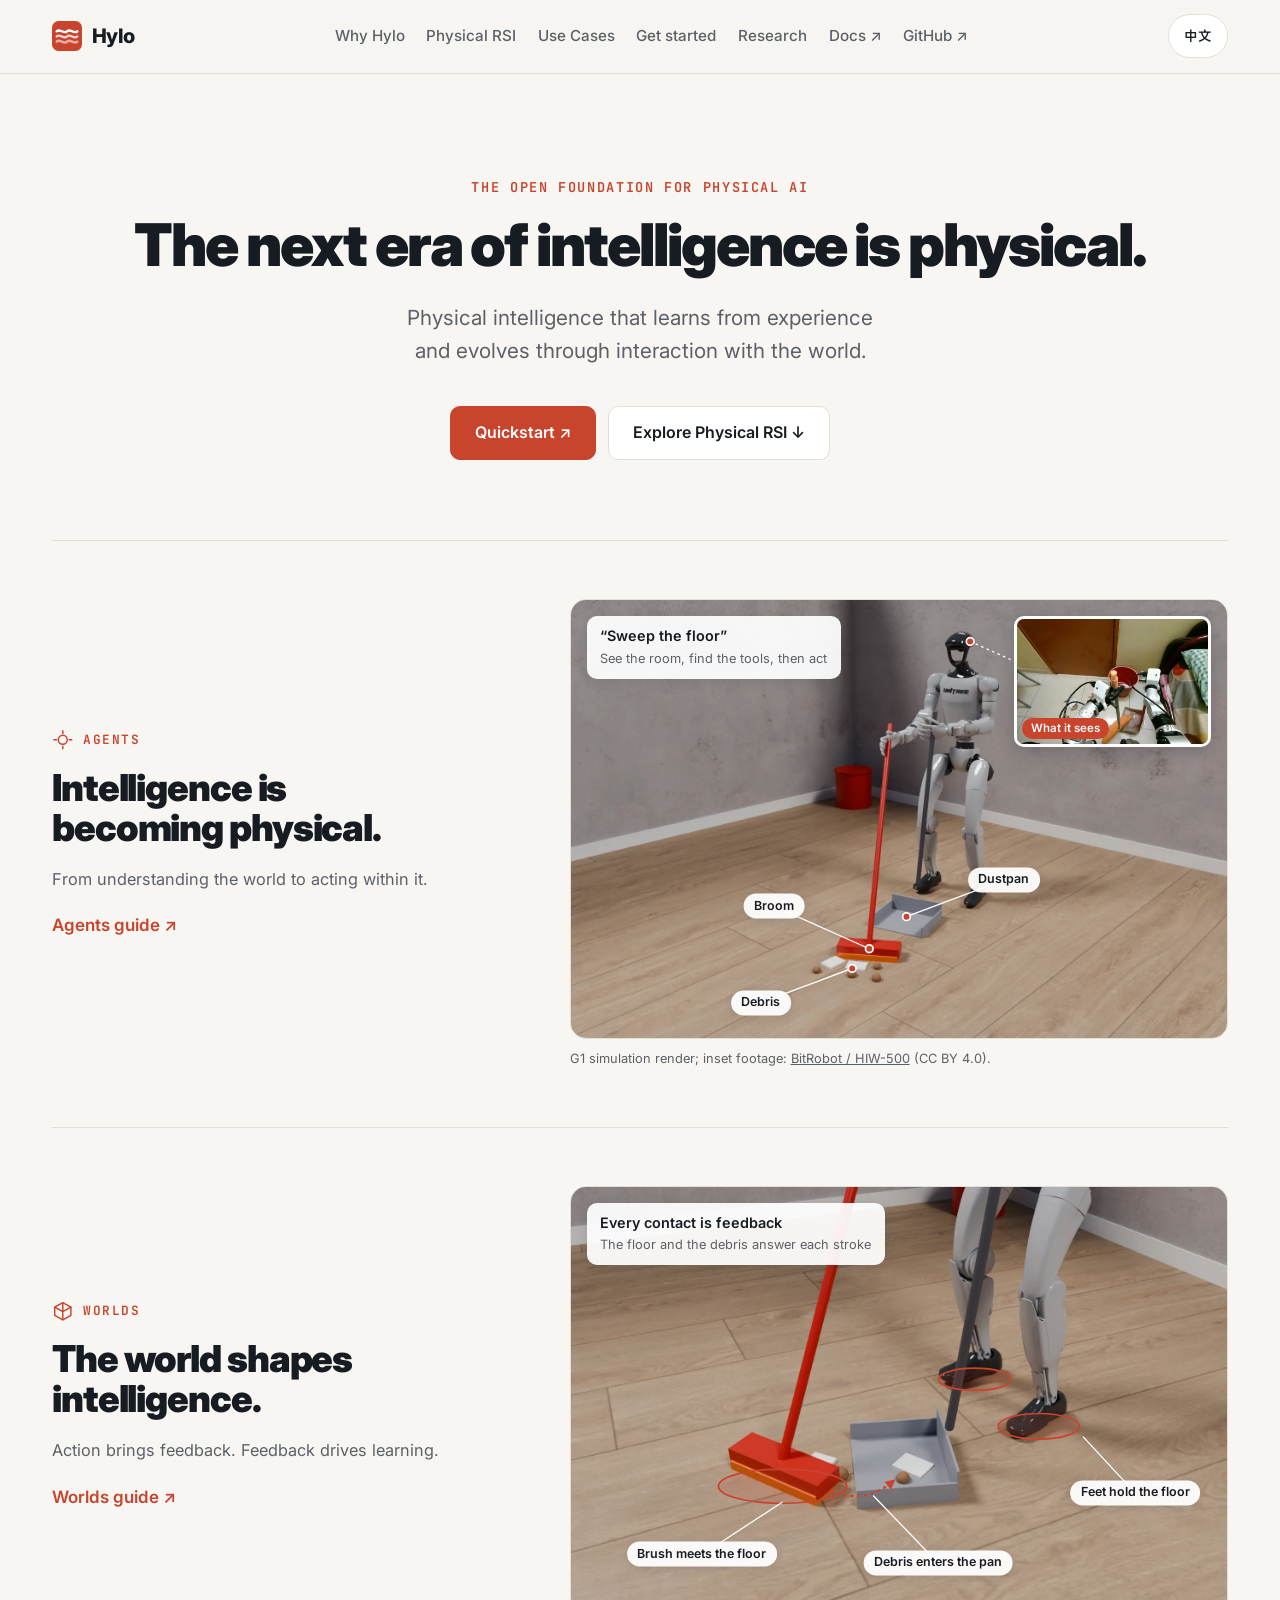
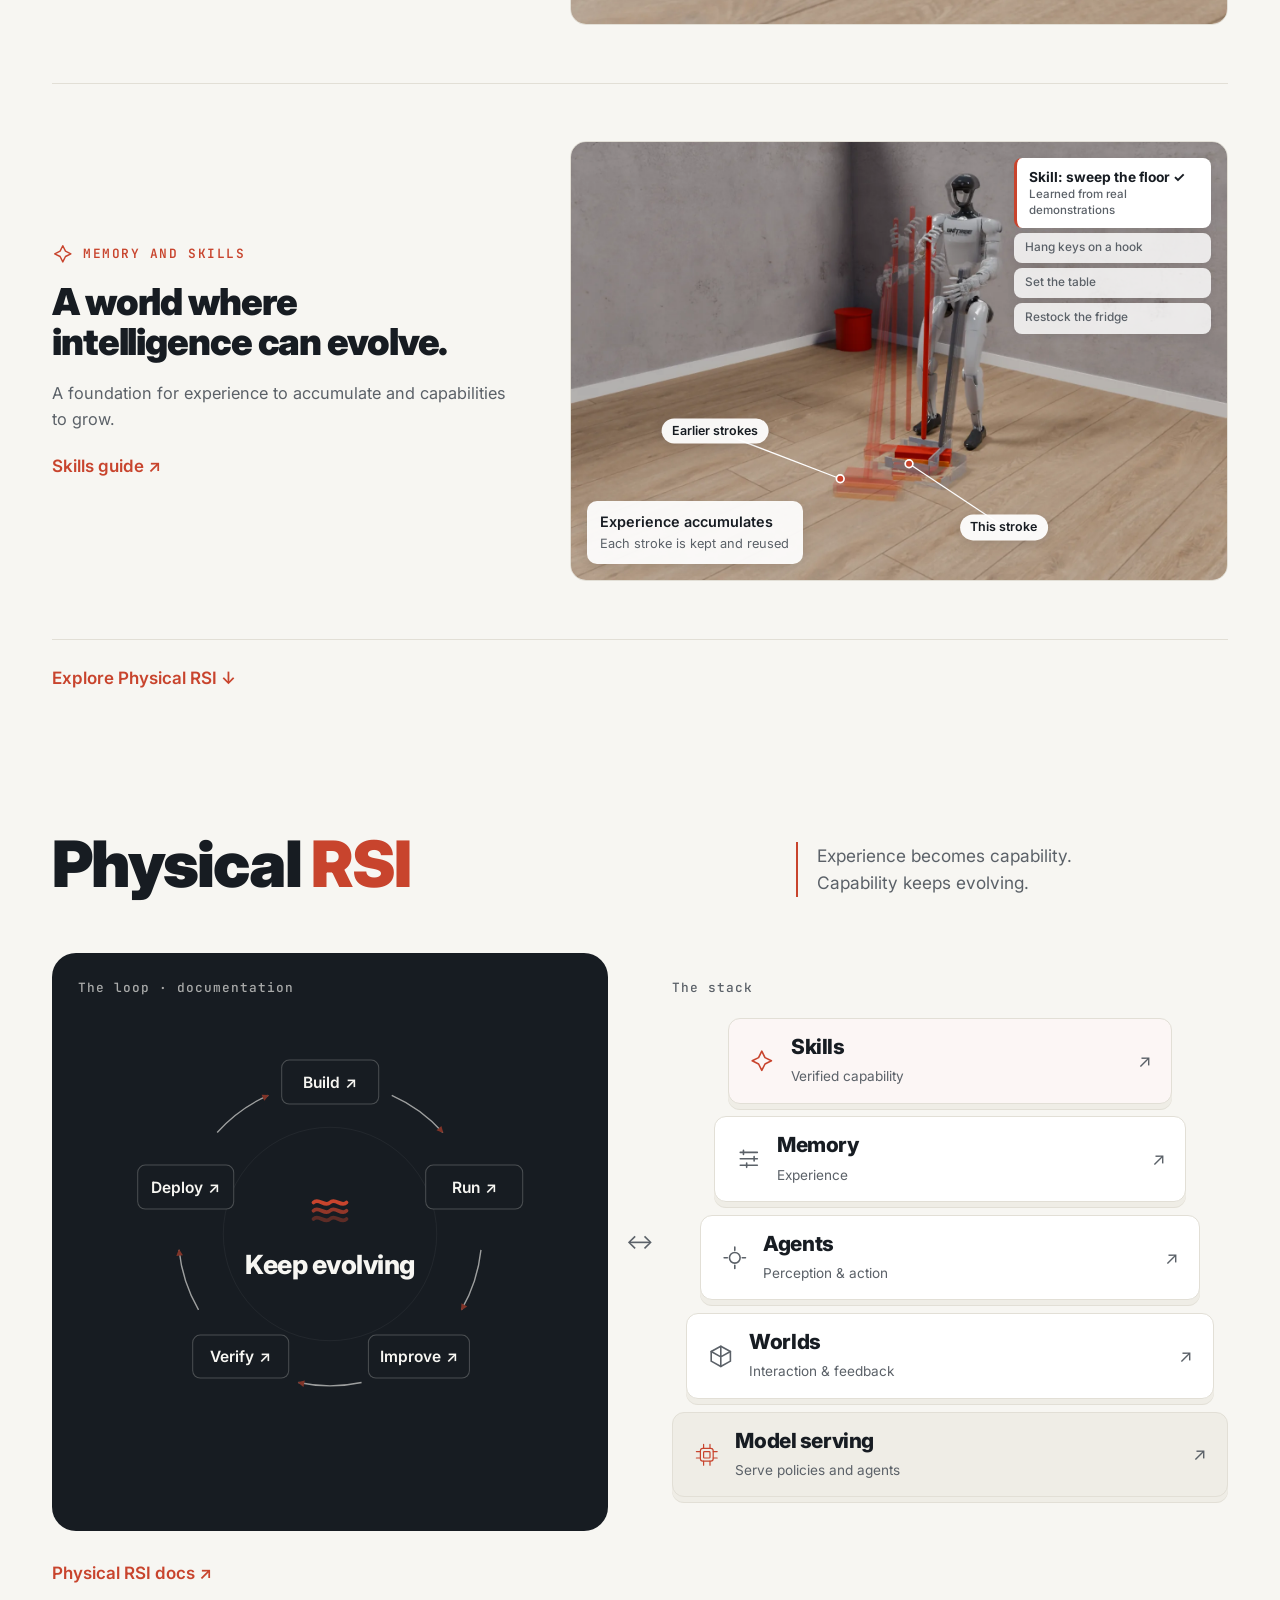
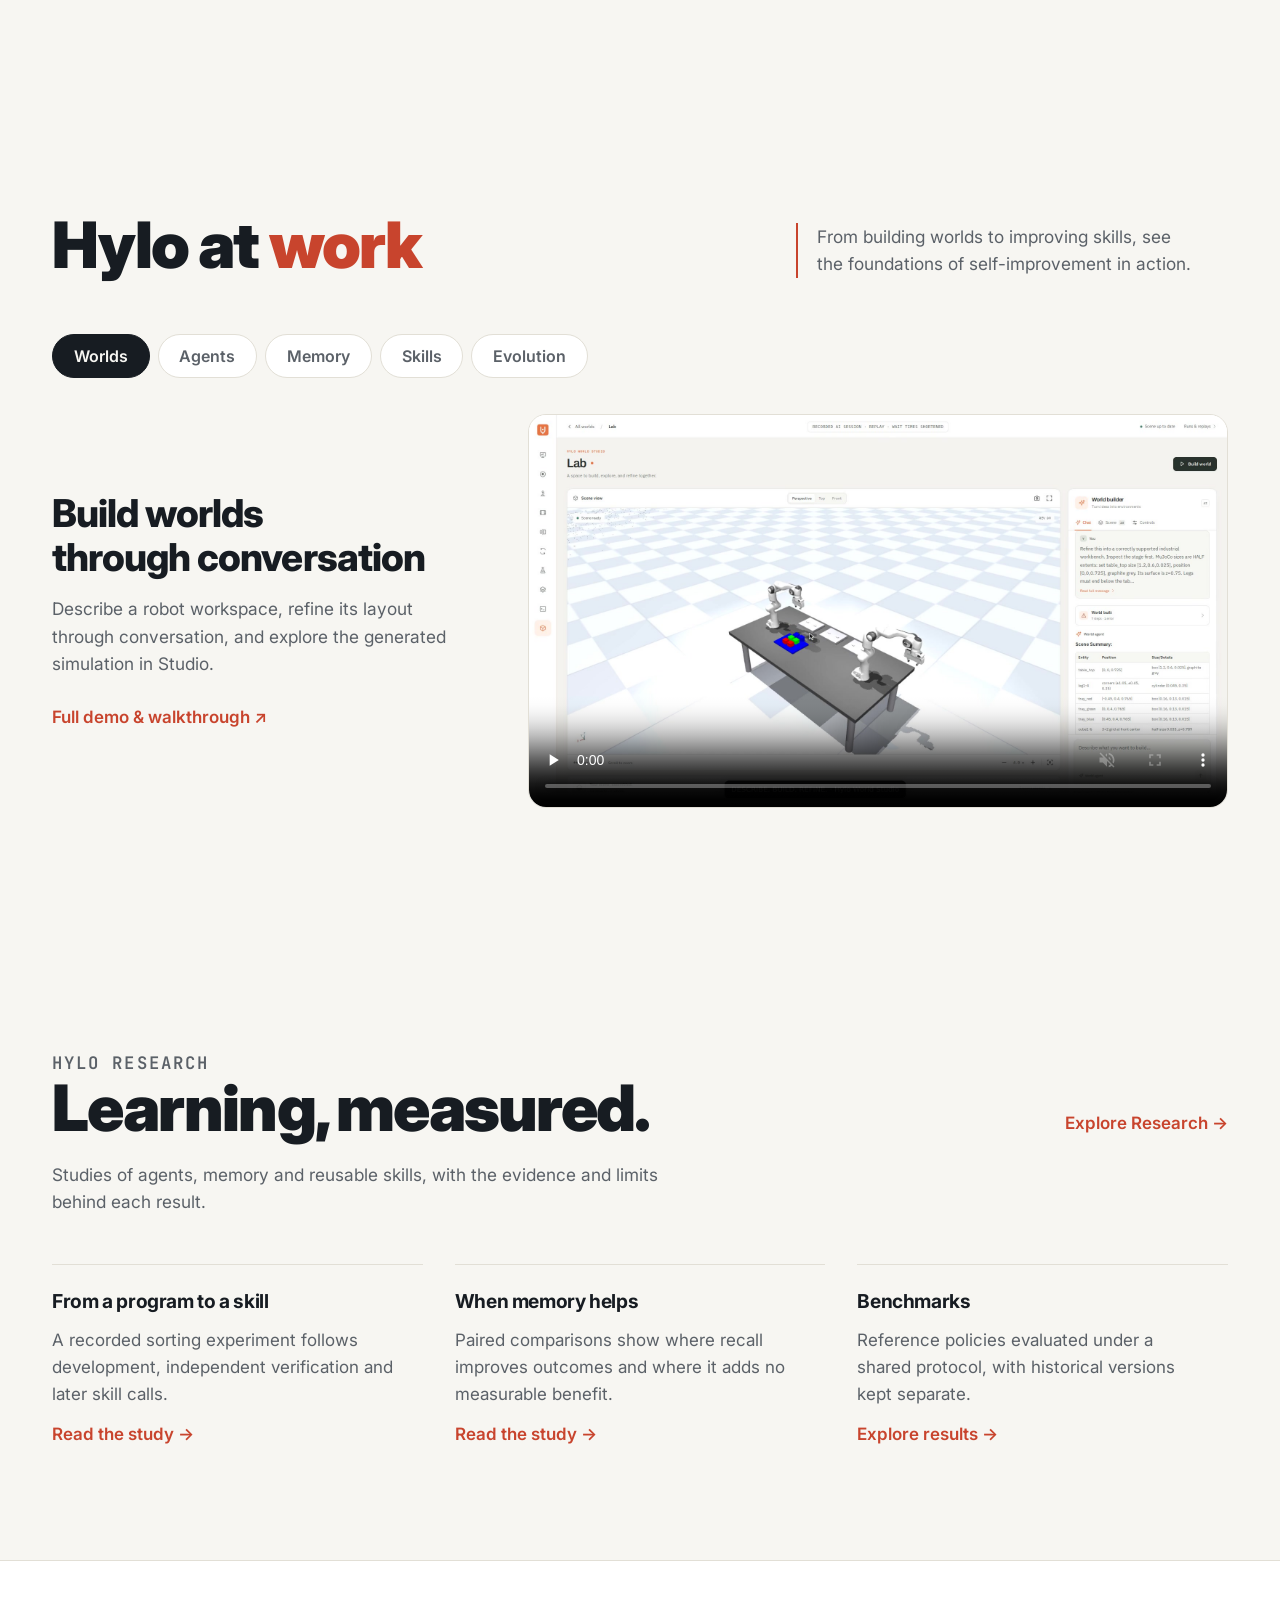
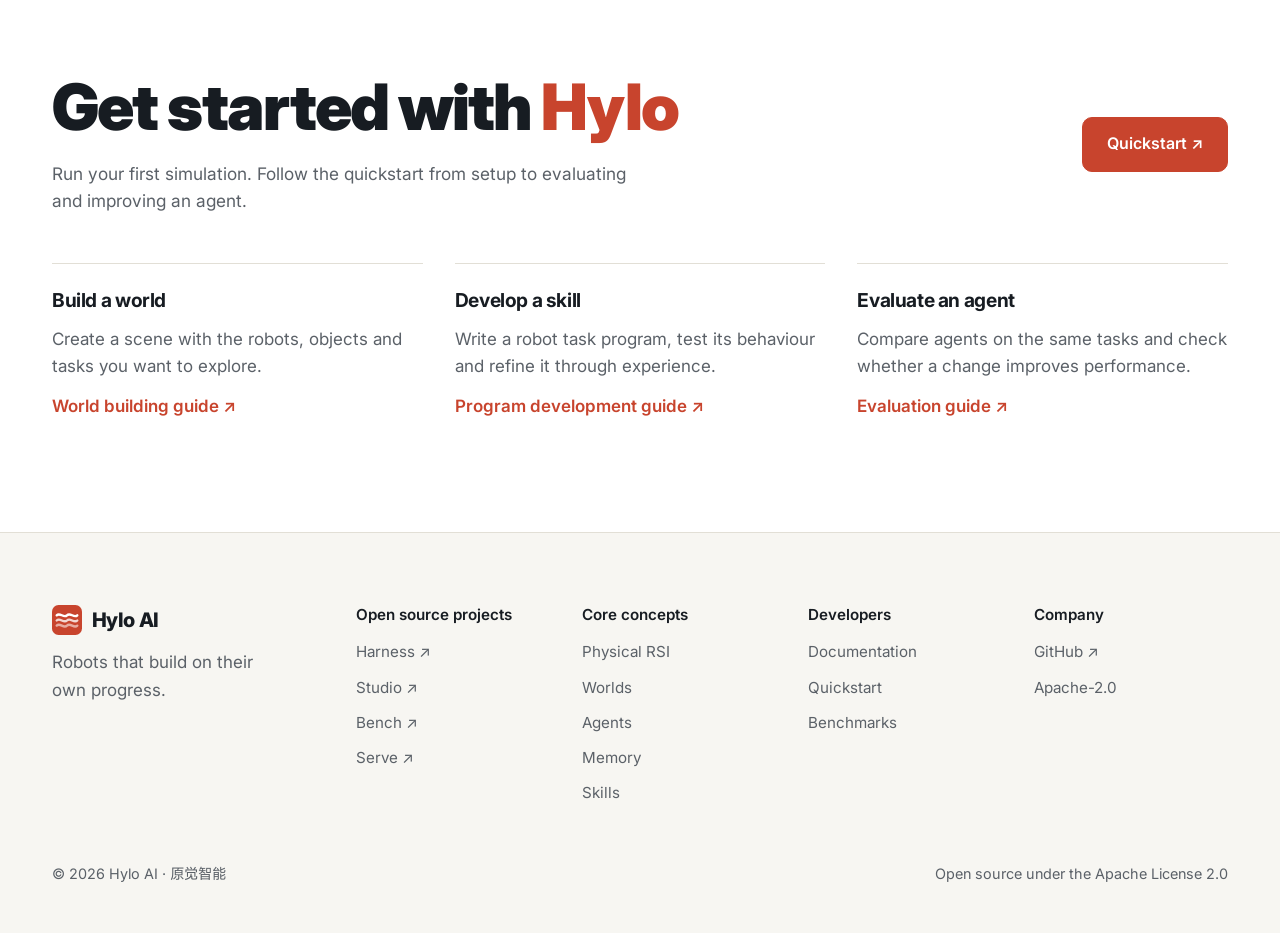
==== commit e83e5e63: "Link Research from the homepage and route demos to Use Cases" ====
--- a/index.html
+++ b/index.html
@@ -71,7 +71,7 @@
 .brand { display: inline-flex; align-items: center; gap: .6rem; text-decoration: none; font: 800 1.25rem/1 var(--font);
   letter-spacing: -.02em; }
 .brand img { width: 30px; height: 30px; }
-nav.links { display: flex; gap: 1.8rem; margin: 0 auto; font-size: .95rem; font-weight: 500; }
+nav.links { display: flex; gap: 1.35rem; margin: 0 auto; font-size: .95rem; font-weight: 500; }
 nav.links a { color: var(--muted); text-decoration: none; }
 nav.links a:hover { color: var(--ink); }
 .menu-toggle { display: none; }
@@ -322,8 +322,9 @@
     <nav class="links" id="site-nav" aria-label="Main navigation" data-i18n-aria-label="nav.label">
       <a href="#why" data-i18n="nav.why">Why Hylo</a>
       <a href="#loop" data-i18n="nav.loop">Physical RSI</a>
-      <a href="#work" data-i18n="nav.work">Examples</a>
+      <a href="#work" data-i18n="nav.work">Use Cases</a>
       <a href="#start" data-i18n="nav.start">Get started</a>
+      <a href="/research/" data-i18n="nav.research">Research</a>
       <a href="https://hyloai.github.io/hylo-docs/" data-i18n="nav.docs">Docs ↗</a>
       <a href="https://github.com/HyloAI">GitHub ↗</a>
     </nav>
@@ -497,7 +498,7 @@
       <div>
         <h3 data-i18n="t4.h">Build worlds through conversation</h3>
         <p data-i18n="t4.d">Describe a robot workspace, refine its layout through conversation, and explore the generated simulation in Studio.</p>
-        <a class="more" href="https://hyloai.github.io/hylo-docs/user-guide/worlds/#chat-to-world-demo" data-i18n="t4.more">Full demo &amp; walkthrough ↗</a>
+        <a class="more" href="https://hyloai.github.io/hylo-docs/use-cases/worlds/#chat-to-world-demo" data-i18n="t4.more">Full demo &amp; walkthrough ↗</a>
       </div>
       <div class="shot"><video src="assets/world-chat.mp4" poster="assets/world-chat.jpg" controls muted playsinline preload="none" style="width:100%;display:block" aria-label="Recorded AI session replay: English chat builds and refines a dual-arm workbench in World Studio"></video></div>
     </div>
@@ -505,7 +506,7 @@
       <div>
         <h3 data-i18n="t3.h">From experience to verified skills</h3>
         <p data-i18n="t3.d">Improve a sorting program through experience, verify it, and reuse the skill in new layouts.</p>
-        <a class="more" href="https://hyloai.github.io/hylo-docs/user-guide/research-and-skills/#recorded-skill-development-demo" data-i18n="t3.more">Full demo &amp; walkthrough ↗</a>
+        <a class="more" href="https://hyloai.github.io/hylo-docs/use-cases/program-skills/" data-i18n="t3.more">Full demo &amp; walkthrough ↗</a>
       </div>
       <div class="shot"><video src="assets/skills-sorting.mp4" poster="assets/skills-sorting.jpg" controls muted playsinline preload="none" style="width:100%;display:block" aria-label="Recorded skill development: AI revises a sorting program, the frozen candidate passes independent verification, and a later agent reuses the verified skill"></video></div>
     </div>
@@ -513,7 +514,7 @@
       <div>
         <h3 data-i18n="t5.h">An AI agent operating a robot</h3>
         <p data-i18n="t5.d">“Stack the purple block on the green block.” The agent turns an instruction into robot actions in simulation.</p>
-        <a class="more" href="https://hyloai.github.io/hylo-docs/user-guide/tool-agents/#recorded-robot-control-demo" data-i18n="t5.more">Full demo &amp; walkthrough ↗</a>
+        <a class="more" href="https://hyloai.github.io/hylo-docs/use-cases/robot-control/" data-i18n="t5.more">Full demo &amp; walkthrough ↗</a>
       </div>
       <div class="shot"><video src="assets/tools-llm-stack.mp4" poster="assets/tools-llm-stack.jpg" controls muted playsinline preload="none" style="width:100%;display:block" aria-label="Recorded AI robot-control walkthrough: a Panda arm stacks a purple block on a green block, with tool calls and task verification"></video></div>
     </div>
@@ -532,6 +533,36 @@
         <a class="more" href="https://hyloai.github.io/hylo-docs/physical-rsi/" data-i18n="t6.more">Physical RSI docs ↗</a>
       </div>
       <div class="shot"><video src="assets/studio-campaigns.mp4" poster="assets/studio-campaigns.jpg" controls muted loop playsinline preload="none" style="width:100%;display:block" aria-label="The Studio's self-improvement pages: a candidate's cascade, an approval, the rollback form and the A/B arena"></video></div>
+    </div>
+  </div>
+</section>
+
+<section id="research" aria-labelledby="research-title" tabindex="-1">
+  <div class="wrap">
+    <div class="start-intro">
+      <div>
+        <p class="kicker">Hylo Research</p>
+        <h2 id="research-title" data-i18n="research.title">Learning, measured.</h2>
+        <p data-i18n="research.lede">Studies of agents, memory and reusable skills, with the evidence and limits behind each result.</p>
+      </div>
+      <a class="more" href="/research/" data-i18n="research.more">Explore Research →</a>
+    </div>
+    <div class="paths">
+      <article class="path">
+        <h3 data-i18n="research.skills">From a program to a skill</h3>
+        <p data-i18n="research.skills.desc">A recorded sorting experiment follows development, independent verification and later skill calls.</p>
+        <a class="more" href="/research/articles/program-skills/" data-i18n="research.read">Read the study →</a>
+      </article>
+      <article class="path">
+        <h3 data-i18n="research.memory">When memory helps</h3>
+        <p data-i18n="research.memory.desc">Paired comparisons show where recall improves outcomes and where it adds no measurable benefit.</p>
+        <a class="more" href="/research/articles/when-memory-helps/" data-i18n="research.read">Read the study →</a>
+      </article>
+      <article class="path">
+        <h3 data-i18n="research.bench">Benchmarks</h3>
+        <p data-i18n="research.bench.desc">Reference policies evaluated under a shared protocol, with historical versions kept separate.</p>
+        <a class="more" href="/research/benchmarks/" data-i18n="research.results">Explore results →</a>
+      </article>
     </div>
   </div>
 </section>
@@ -588,7 +619,7 @@
       <div><h4 data-i18n="foot.dev">Developers</h4><ul>
         <li><a href="https://hyloai.github.io/hylo-docs/" data-i18n="foot.docs">Documentation</a></li>
         <li><a href="https://hyloai.github.io/hylo-docs/getting-started/quickstart/" data-i18n="foot.quick">Quickstart</a></li>
-        <li><a href="https://hyloai.github.io/hylo-docs/benchmarking/leaderboard/" data-i18n="foot.board">Leaderboard</a></li></ul></div>
+        <li><a href="/research/benchmarks/" data-i18n="foot.board">Benchmarks</a></li></ul></div>
       <div><h4 data-i18n="foot.company">Company</h4><ul>
         <li><a href="https://github.com/HyloAI">GitHub ↗</a></li>
         <li><a href="https://github.com/HyloAI/hylo-harness/blob/main/LICENSE">Apache-2.0</a></li></ul></div>
@@ -609,11 +640,12 @@
     "s5.link": "阅读部署文档",
     "nav.why": "理念",
     "nav.loop": "Physical RSI",
-    "nav.work": "实例",
+    "nav.work": "案例",
+    "nav.research": "研究",
     "nav.start": "开始使用",
     "nav.docs": "文档 ↗",
     "hero.kicker": "物理 AI 的开放基座",
-    "hero.title": "智能的下一个时代，<br>是物理的。",
+    "hero.title": "智能的下一站，<br>是物理世界",
     "hero.lede": "让物理智能从经验中学习，在与世界的交互中持续进化。",
     "w1.c": "智能体",
     "w1.t": "智能，正走向物理世界。",
@@ -707,7 +739,18 @@
     "foot.dev": "开发者",
     "foot.docs": "文档",
     "foot.quick": "快速上手",
-    "foot.board": "排行榜",
+    "foot.board": "评测结果",
+    "research.title": "用实验衡量学习。",
+    "research.lede": "探索智能体、记忆与可复用技能，公开每项结果的证据与局限。",
+    "research.more": "探索研究 →",
+    "research.skills": "从程序到技能",
+    "research.skills.desc": "一次分拣实验，记录程序开发、独立验证和后续技能调用。",
+    "research.read": "阅读研究 →",
+    "research.memory": "记忆何时有效",
+    "research.memory.desc": "通过配对比较，了解记忆何时改善结果，何时没有可测量的收益。",
+    "research.bench": "评测结果",
+    "research.bench.desc": "在统一协议下评测参考策略，历史版本单独展示。",
+    "research.results": "查看结果 →",
     "foot.company": "公司",
     "foot.open": "以 Apache-2.0 许可开源",
     "c2.t": "世界",
